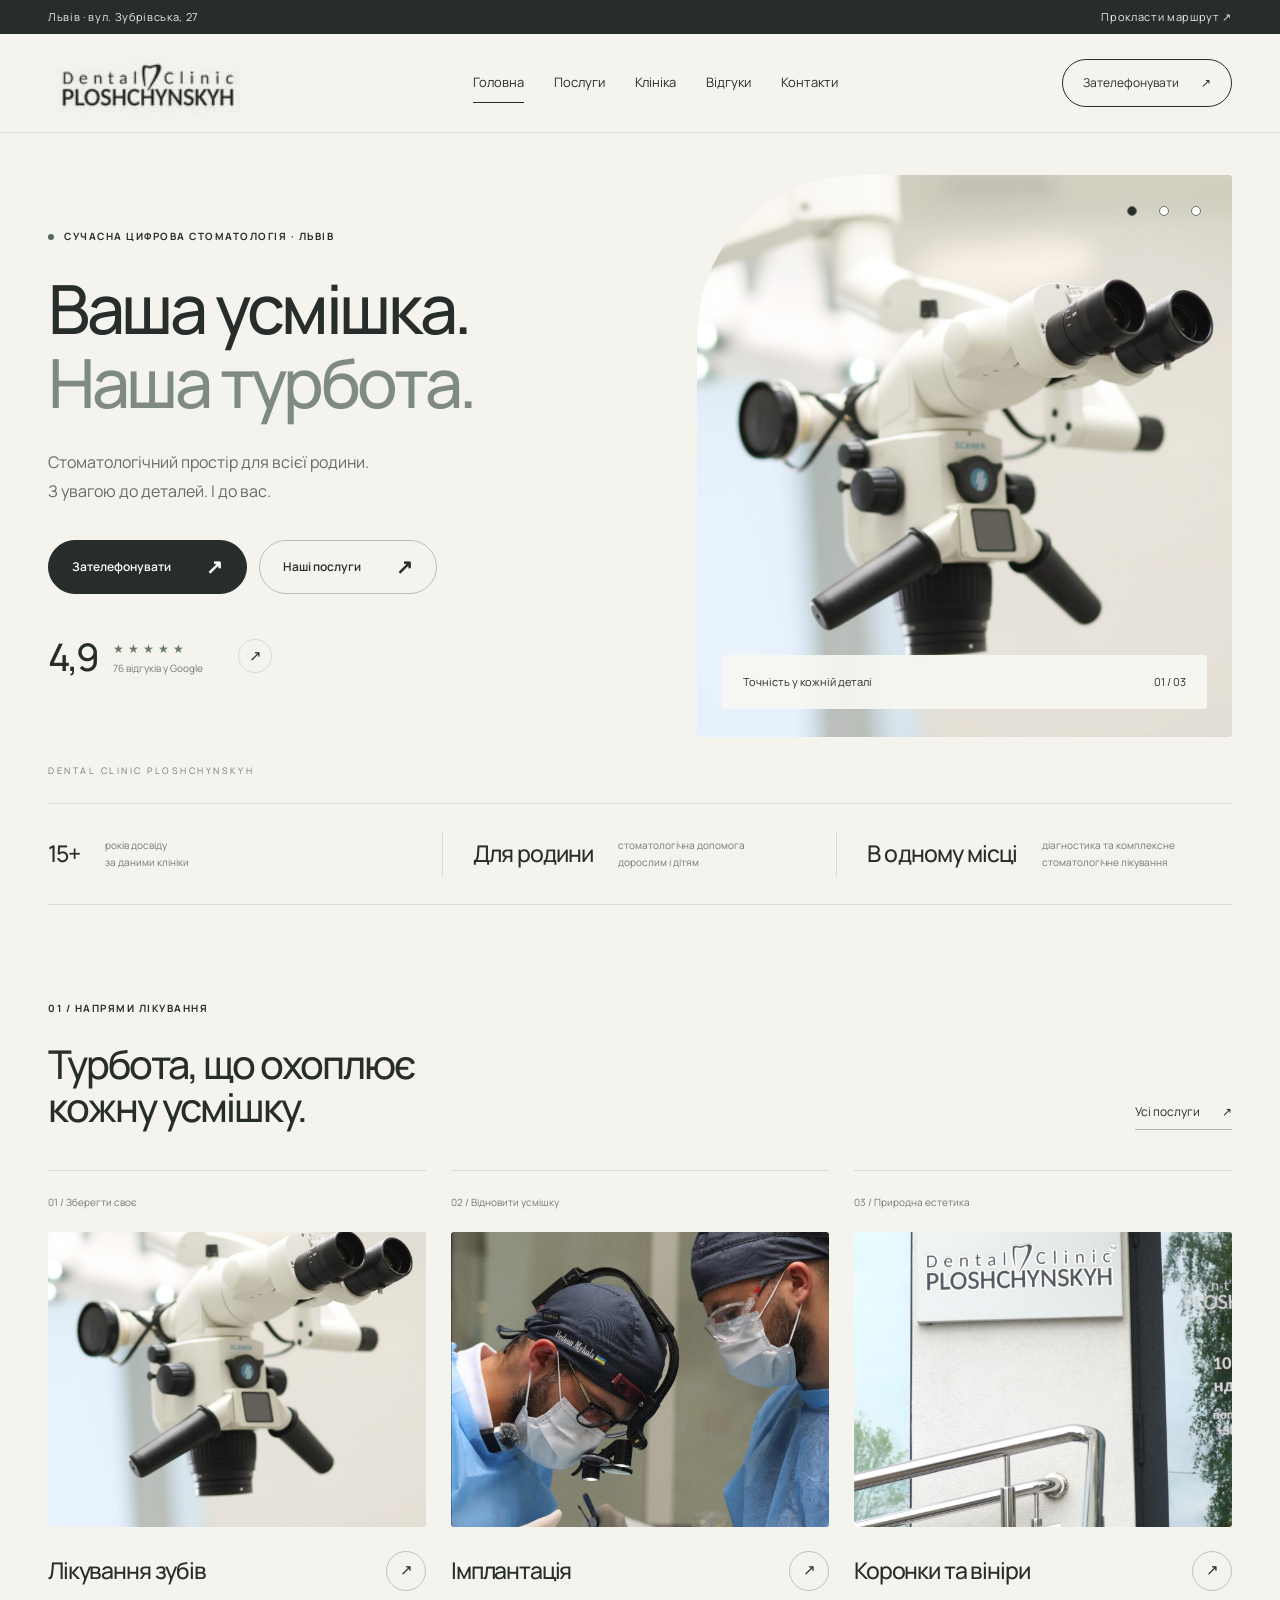
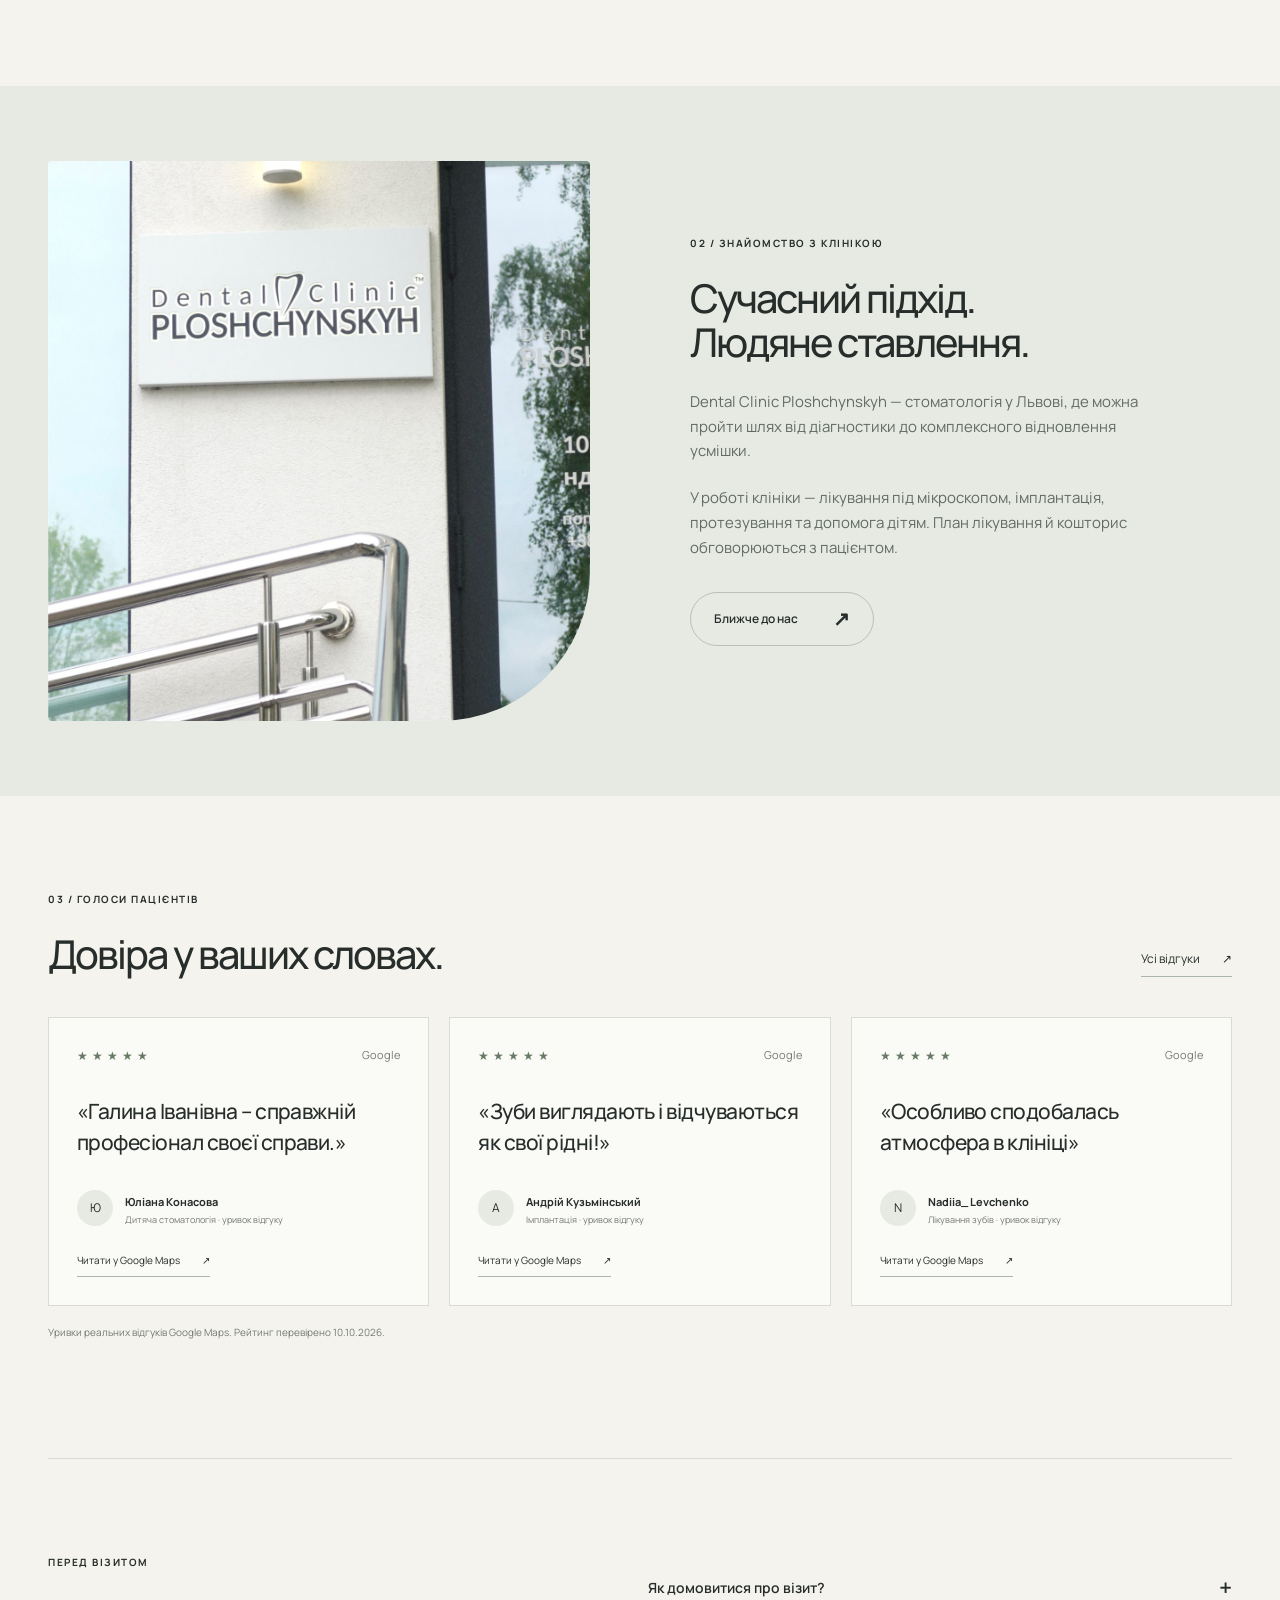
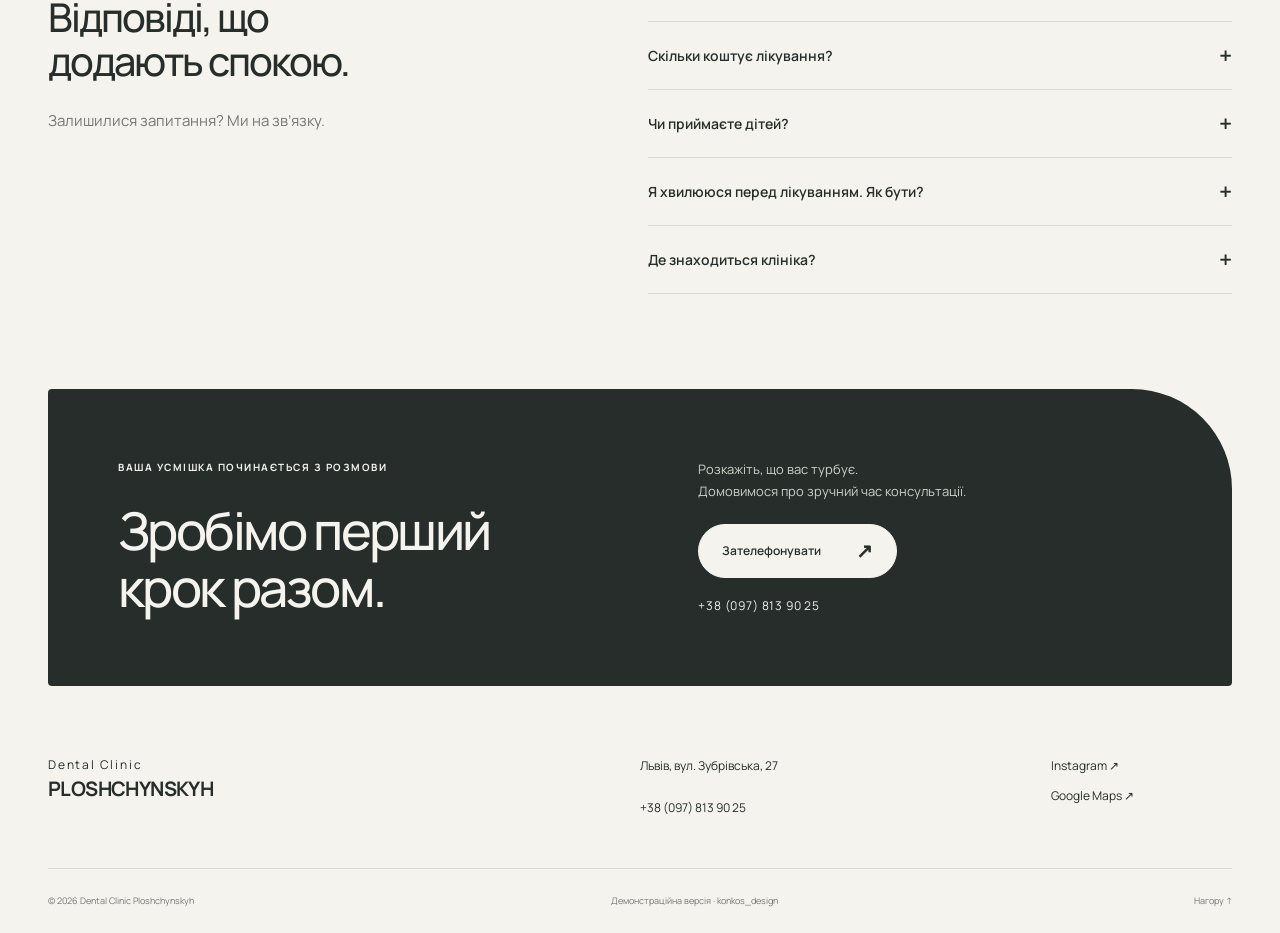
==== index.html @ f19c2b2e "Add files via upload" ====
<!doctype html><html lang="uk"><head><meta charset="utf-8"><meta name="viewport" content="width=device-width, initial-scale=1"><meta name="robots" content="noindex, nofollow"><title>Стоматологія для всієї родини — Dental Clinic Ploshchynskyh</title><meta name="description" content="Стоматологічна клініка Площинських у Львові. Лікування під мікроскопом, імплантація, дитяча стоматологія. Зубрівська, 27. +38 097 813 90 25."><meta property="og:title" content="Dental Clinic Ploshchynskyh — Стоматологія для всієї родини"><meta property="og:description" content="Сучасна цифрова стоматологія для всієї родини у Львові. Зубрівська, 27."><meta property="og:image" content="https://ploshchynskyh-dental.toastytick16.chatgpt.site/img/a59270a5ecf73e44.jpg"><meta property="og:url" content="https://ploshchynskyh-dental.toastytick16.chatgpt.site/index.html"><meta name="twitter:card" content="summary_large_image"><meta name="theme-color" content="#f4f3ee"><link rel="icon" href="img/46915147395a34c7.jpg"><link rel="stylesheet" href="style.css"><script src="app.js" defer></script></head><body><a class="skip" href="#main">Перейти до вмісту</a><div class="topline"><span>Львів · вул. Зубрівська, 27</span><a href="https://maps.app.goo.gl/xpnyEQBTFQje6oFD6" target="_blank" rel="noopener">Прокласти маршрут ↗</a></div><header><div class="nav wrap"><a class="brand" href="index.html" aria-label="Dental Clinic Ploshchynskyh — головна"><img src="img/46915147395a34c7.jpg" width="150" height="150" alt="Dental Clinic Ploshchynskyh"></a><nav id="navigation" aria-label="Основна навігація"><a href="index.html" aria-current="page">Головна</a><a href="services.html" >Послуги</a><a href="clinic.html" >Клініка</a><a href="reviews.html" >Відгуки</a><a href="contacts.html" >Контакти</a></nav><a class="nav-call" href="tel:+380978139025">Зателефонувати <span aria-hidden="true">↗</span></a><button class="menu-toggle" aria-expanded="false" aria-controls="navigation" aria-label="Відкрити меню"><span></span><span></span></button></div></header><main id="main"><section class="hero wrap"><div class="hero-copy"><p class="eyebrow"><span class="dot"></span> СУЧАСНА ЦИФРОВА СТОМАТОЛОГІЯ · ЛЬВІВ</p><h1>Ваша усмішка.<br><span>Наша турбота.</span></h1><p class="hero-lead">Стоматологічний простір для всієї родини.<br>З увагою до деталей. І до вас.</p><div class="hero-actions"><a class="button " href="tel:+380978139025">Зателефонувати<span aria-hidden="true">↗</span></a><a class="button outline" href="services.html">Наші послуги<span aria-hidden="true">↗</span></a></div><a class="hero-rating" href="https://maps.app.goo.gl/xpnyEQBTFQje6oFD6" target="_blank" rel="noopener"><strong>4,9</strong><div><span class="stars">★★★★★</span><small>76 відгуків у Google</small></div><span class="rating-arrow">↗</span></a></div><div class="hero-visual"><img src="img/091197e8f0f9b1b7.jpg" alt="Стоматологічний мікроскоп у Dental Clinic Ploshchynskyh" class="hero-photo" fetchpriority="high" width="1215" height="2160"><div class="photo-label"><span>Точність у кожній деталі</span><span>01 / 03</span></div><div class="hero-photo-switch" aria-label="Фотографії клініки"><button class="active" data-photo="micro" aria-label="Показати мікроскоп" aria-pressed="true"></button><button data-photo="front" aria-label="Показати вхід до клініки" aria-pressed="false"></button><button data-photo="doctor" aria-label="Показати лікарку" aria-pressed="false"></button></div></div><span class="hero-bottom">DENTAL CLINIC PLOSHCHYNSKYH</span></section><section class="facts wrap"><div><strong>15+</strong><span>років досвіду<br>за даними клініки</span></div><div><strong>Для родини</strong><span>стоматологічна допомога<br>дорослим і дітям</span></div><div><strong>В одному місці</strong><span>діагностика та комплексне<br>стоматологічне лікування</span></div></section><section class="section wrap"><div class="section-heading reveal"><div><p class="eyebrow">01 / НАПРЯМИ ЛІКУВАННЯ</p><h2>Турбота, що охоплює<br>кожну усмішку.</h2></div><a class="text-link" href="services.html">Усі послуги <span aria-hidden="true">↗</span></a></div><div class="service-grid"><a href="services.html#service-0" class="service-card reveal"><span class="card-index">01 / Зберегти своє</span><div class="card-photo"><img src="img/091197e8f0f9b1b7.jpg" alt="Лікування зубів" class="" loading="lazy" width="1215" height="2160"></div><div class="card-bottom"><h3>Лікування зубів</h3><span class="circle">↗</span></div></a><a href="services.html#service-1" class="service-card reveal"><span class="card-index">02 / Відновити усмішку</span><div class="card-photo"><img src="img/032ef82ef6a46b68.jpg" alt="Імплантація" class="" loading="lazy" width="1215" height="2160"></div><div class="card-bottom"><h3>Імплантація</h3><span class="circle">↗</span></div></a><a href="services.html#service-2" class="service-card reveal"><span class="card-index">03 / Природна естетика</span><div class="card-photo"><img src="img/a59270a5ecf73e44.jpg" alt="Коронки та вініри" class="" loading="lazy" width="1215" height="2160"></div><div class="card-bottom"><h3>Коронки та вініри</h3><span class="circle">↗</span></div></a></div></section><section class="about-band"><div class="wrap about-grid"><div class="about-photo reveal"><img src="img/a59270a5ecf73e44.jpg" alt="Вхід до клініки Площинських на Зубрівській, 27" class="" loading="lazy" width="1215" height="2160"></div><div class="about-copy reveal"><p class="eyebrow">02 / ЗНАЙОМСТВО З КЛІНІКОЮ</p><h2>Сучасний підхід.<br>Людяне ставлення.</h2><p>Dental Clinic Ploshchynskyh — стоматологія у Львові, де можна пройти шлях від діагностики до комплексного відновлення усмішки.</p><p>У роботі клініки — лікування під мікроскопом, імплантація, протезування та допомога дітям. План лікування й кошторис обговорюються з пацієнтом.</p><a class="button outline" href="clinic.html">Ближче до нас<span aria-hidden="true">↗</span></a></div></div></section><section class="section wrap"><div class="section-heading reveal"><div><p class="eyebrow">03 / ГОЛОСИ ПАЦІЄНТІВ</p><h2>Довіра у ваших словах.</h2></div><a class="text-link" href="reviews.html">Усі відгуки <span aria-hidden="true">↗</span></a></div><div class="reviews-grid"><article class="review reveal"><div class="review-top"><span class="stars" aria-label="5 із 5 зірок">★★★★★</span><span class="muted">Google</span></div><blockquote>«Галина Іванівна – справжній професіонал своєї справи.»</blockquote><div class="review-author"><span class="avatar">Ю</span><div><strong>Юліана Конасова</strong><small>Дитяча стоматологія · уривок відгуку</small></div></div><a class="text-link" href="https://maps.app.goo.gl/xpnyEQBTFQje6oFD6" target="_blank" rel="noopener">Читати у Google Maps <span aria-hidden="true">↗</span></a></article><article class="review reveal"><div class="review-top"><span class="stars" aria-label="5 із 5 зірок">★★★★★</span><span class="muted">Google</span></div><blockquote>«Зуби виглядають і відчуваються як свої рідні!»</blockquote><div class="review-author"><span class="avatar">А</span><div><strong>Андрій Кузьмінський</strong><small>Імплантація · уривок відгуку</small></div></div><a class="text-link" href="https://maps.app.goo.gl/xpnyEQBTFQje6oFD6" target="_blank" rel="noopener">Читати у Google Maps <span aria-hidden="true">↗</span></a></article><article class="review reveal"><div class="review-top"><span class="stars" aria-label="5 із 5 зірок">★★★★★</span><span class="muted">Google</span></div><blockquote>«Особливо сподобалась атмосфера в клініці»</blockquote><div class="review-author"><span class="avatar">N</span><div><strong>Nadiia_ Levchenko</strong><small>Лікування зубів · уривок відгуку</small></div></div><a class="text-link" href="https://maps.app.goo.gl/xpnyEQBTFQje6oFD6" target="_blank" rel="noopener">Читати у Google Maps <span aria-hidden="true">↗</span></a></article></div><p class="source-note">Уривки реальних відгуків Google Maps. Рейтинг перевірено 10.10.2026.</p></section><section class="wrap section faq"><div><p class="eyebrow">ПЕРЕД ВІЗИТОМ</p><h2>Відповіді, що<br>додають спокою.</h2><p class="muted">Залишилися запитання? Ми на зв’язку.</p></div><div><details><summary>Як домовитися про візит?<span aria-hidden="true">+</span></summary><p>Зателефонуйте за номером +38 (097) 813 90 25. Адміністратор допоможе обрати час та зорієнтує щодо консультації.</p></details><details><summary>Скільки коштує лікування?<span aria-hidden="true">+</span></summary><p>Точну вартість лікар розраховує після огляду та складання плану лікування. Уточнити вартість первинної консультації можна телефоном.</p></details><details><summary>Чи приймаєте дітей?<span aria-hidden="true">+</span></summary><p>Так, у клініці є дитяча стоматологія. Під час дзвінка повідомте вік дитини та мету візиту.</p></details><details><summary>Я хвилююся перед лікуванням. Як бути?<span aria-hidden="true">+</span></summary><p>Скажіть про це під час дзвінка та на консультації. У клініці також є лікування під седацією; можливість його застосування визначає медична команда.</p></details><details><summary>Де знаходиться клініка?<span aria-hidden="true">+</span></summary><p>Львів, Сихівський район, вулиця Зубрівська, 27. У розділі контактів є посилання на маршрут у Google Maps.</p></details></div></section><section class="cta wrap reveal"><div><p class="eyebrow">ВАША УСМІШКА ПОЧИНАЄТЬСЯ З РОЗМОВИ</p><h2>Зробімо перший<br>крок разом.</h2></div><div><p>Розкажіть, що вас турбує.<br>Домовимося про зручний час консультації.</p><a class="button light" href="tel:+380978139025">Зателефонувати<span aria-hidden="true">↗</span></a><a class="phone-number" href="tel:+380978139025">+38 (097) 813 90 25</a></div></section></main><footer class="wrap"><div class="footer-main"><a href="index.html" class="footer-brand">Dental Clinic<br><strong>PLOSHCHYNSKYH</strong></a><div><p>Львів, вул. Зубрівська, 27</p><a href="tel:+380978139025">+38 (097) 813 90 25</a></div><div><a href="https://www.instagram.com/dental_clinic_ploshchynskyh/" target="_blank" rel="noopener">Instagram ↗</a><a href="https://maps.app.goo.gl/xpnyEQBTFQje6oFD6" target="_blank" rel="noopener">Google Maps ↗</a></div></div><div class="footer-bottom"><span>© 2026 Dental Clinic Ploshchynskyh</span><span>Демонстраційна версія · konkos_design</span><a href="#main">Нагору ↑</a></div></footer><a class="mobile-call" href="tel:+380978139025">Зателефонувати клініці <span aria-hidden="true">↗</span></a><dialog id="photo-dialog"><button class="close-dialog" aria-label="Закрити фото">×</button><img alt=""><p></p></dialog></body></html>
---- style.css ----
@import url('https://fonts.googleapis.com/css2?family=Manrope:wght@400;500;600;700;800&display=swap');
:root{--paper:#f4f3ee;--ink:#262d2b;--muted:#747975;--line:#d9dcd4;--sage:#e7eae2;--accent:#53685c}*{box-sizing:border-box}html{scroll-behavior:smooth;scroll-padding-top:110px}body{margin:0;background:var(--paper);color:var(--ink);font-family:Manrope,Arial,sans-serif;font-size:15px;line-height:1.65}button,a,input,summary{-webkit-tap-highlight-color:transparent}a{color:inherit;text-decoration:none}button{font:inherit;color:inherit;cursor:pointer}img{display:block;width:100%;object-fit:cover}button,a,summary{transition:background .25s,color .25s,transform .25s,border-color .25s}a:focus-visible,button:focus-visible,summary:focus-visible{outline:3px solid #759989;outline-offset:5px}.wrap{width:min(1320px,calc(100% - 96px));margin-inline:auto}.topline{padding:8px 48px;background:var(--ink);color:#e8ece7;font-size:11px;letter-spacing:.06em;display:flex;justify-content:space-between}.topline a:hover{color:white}header{position:sticky;top:0;z-index:30;background:rgba(244,243,238,.96);backdrop-filter:blur(15px);border-bottom:1px solid var(--line)}.nav{height:98px;display:flex;align-items:center;justify-content:space-between;gap:30px}.brand{width:200px;height:75px;overflow:hidden;position:relative}.brand img{width:200px;height:200px;position:absolute;top:-61px;mix-blend-mode:multiply}.nav nav{display:flex;gap:30px}.nav nav a{font-size:13px;position:relative;padding:12px 0}.nav nav a:after{content:'';position:absolute;bottom:3px;left:0;width:0;height:1px;background:var(--ink);transition:width .2s}.nav nav a:hover:after,.nav nav a[aria-current]:after{width:100%}.nav-call{border:1px solid var(--ink);border-radius:50px;padding:13px 20px;font-size:12px}.nav-call span{margin-left:20px}.nav-call:hover{background:var(--ink);color:white}.menu-toggle{display:none}.eyebrow{font-size:10px;letter-spacing:.15em;font-weight:700;margin:0 0 26px;display:flex;align-items:center;gap:10px}.dot{width:6px;height:6px;background:var(--accent);border-radius:50%}h1,h2,h3,p{margin-top:0}h1,h2,h3{font-weight:500;line-height:1.1;letter-spacing:-.05em}h1{font-size:clamp(48px,5.3vw,78px);margin-bottom:28px}h1 span{color:#7f8b80}h2{font-size:clamp(32px,3.1vw,46px);margin-bottom:25px}h3{font-size:25px}p{margin-bottom:22px}.hero{display:grid;grid-template-columns:1.12fr 1fr;position:relative;min-height:670px;padding-top:42px;padding-bottom:66px;gap:50px}.hero-copy{align-self:center;padding:18px 0 25px}.hero-lead{font-size:16px;color:#646d67;line-height:1.8}.hero-actions{display:flex;gap:12px;flex-wrap:wrap;margin:34px 0 42px}.button{display:inline-flex;justify-content:space-between;align-items:center;gap:35px;background:var(--ink);border:1px solid var(--ink);color:white;padding:16px 23px;border-radius:40px;font-size:12px;font-weight:600}.button span{font-size:20px;line-height:1;transition:transform .25s}.button:hover{background:var(--accent);border-color:var(--accent);transform:translateY(-2px)}.button:hover span{transform:translate(2px,-2px)}.button.outline{background:transparent;color:var(--ink);border-color:#b9c0b8}.button.outline:hover{background:var(--sage)}.button.light{background:var(--paper);border-color:var(--paper);color:var(--ink)}.hero-visual{position:relative;min-height:510px;overflow:hidden;border-radius:160px 4px 4px 4px;background:#e3e4dc}.hero-photo{height:100%;position:absolute;object-position:center 48%;transition:opacity .3s}.photo-label{position:absolute;left:25px;right:25px;bottom:28px;background:rgba(248,248,242,.91);backdrop-filter:blur(8px);padding:18px 21px;font-size:11px;display:flex;justify-content:space-between;border-radius:3px}.hero-photo-switch{position:absolute;top:24px;right:24px;display:flex;gap:8px}.hero-photo-switch button{width:24px;height:24px;padding:7px;border:0;background:transparent}.hero-photo-switch button:after{content:'';display:block;width:8px;height:8px;border-radius:50%;background:white;border:1px solid #6a716a}.hero-photo-switch button.active:after{background:var(--ink)}.hero-bottom{position:absolute;bottom:24px;left:0;letter-spacing:.28em;font-size:9px;color:var(--muted)}.hero-rating{display:flex;align-items:center;gap:15px;width:max-content}.hero-rating>strong{font-size:38px;letter-spacing:-.06em;font-weight:500;line-height:1}.stars{letter-spacing:4px;font-size:12px;color:#687a65}.hero-rating small{display:block;font-size:10px;color:var(--muted)}.rating-arrow{margin-left:20px;border:1px solid var(--line);width:34px;height:34px;display:grid;place-items:center;border-radius:50%}.hero-rating:hover .rating-arrow{background:var(--sage)}.facts{display:grid;grid-template-columns:1fr 1fr 1fr;border-top:1px solid var(--line);border-bottom:1px solid var(--line);padding:27px 0}.facts>div{display:flex;gap:25px;align-items:center;padding:4px 30px;border-right:1px solid var(--line)}.facts>div:first-child{padding-left:0}.facts>div:last-child{border:0}.facts strong{font-weight:500;font-size:23px;letter-spacing:-.04em;white-space:nowrap}.facts span{font-size:10px;color:var(--muted);line-height:1.7}.section{padding-block:95px}.section-heading{display:flex;align-items:flex-end;justify-content:space-between;gap:30px;margin-bottom:40px}.section-heading h2{margin:0}.text-link{font-size:12px;border-bottom:1px solid #adb6ac;padding-bottom:7px;white-space:nowrap}.text-link span{margin-left:20px}.text-link:hover{color:var(--accent);border-color:var(--accent)}.service-grid{display:grid;grid-template-columns:repeat(3,1fr);gap:25px}.service-card{border-top:1px solid var(--line);padding-top:18px}.card-index{font-size:10px;color:var(--muted)}.card-photo{height:295px;overflow:hidden;margin-top:18px;border-radius:3px}.card-photo img{height:100%;transition:transform .6s;object-position:center 55%}.service-card:hover img{transform:scale(1.05)}.card-bottom{display:flex;align-items:center;justify-content:space-between;gap:12px;padding-top:24px}.card-bottom h3{font-size:23px;margin:0}.circle{border:1px solid #bdc5bc;border-radius:50%;width:40px;height:40px;flex-shrink:0;display:grid;place-items:center}.service-card:hover .circle{background:var(--ink);color:white}.about-band{background:var(--sage);padding-block:75px}.about-grid{display:grid;grid-template-columns:1fr 1fr;gap:100px;align-items:center}.about-photo{height:560px;overflow:hidden;border-radius:4px 4px 150px 4px}.about-photo img{height:100%}.about-copy p:not(.eyebrow):not(.role){color:#626c64;max-width:470px}.about-copy .button{margin-top:10px}.reviews-grid{display:grid;grid-template-columns:repeat(3,1fr);gap:20px}.review{background:#fafaf6;border:1px solid var(--line);padding:28px;display:flex;flex-direction:column}.review-top{display:flex;justify-content:space-between;font-size:11px}.review blockquote{font-size:21px;font-weight:500;letter-spacing:-.025em;line-height:1.5;margin:30px 0;flex:1}.review-author{display:flex;gap:12px;align-items:center;margin-bottom:24px}.review-author strong{font-size:11px}.review-author small{font-size:9px;display:block;color:var(--muted)}.avatar{display:grid;place-items:center;background:var(--sage);width:36px;height:36px;border-radius:50%;font-size:12px}.review .text-link{font-size:10px;align-self:flex-start}.source-note{font-size:10px;color:var(--muted);margin-top:18px;line-height:1.7}.muted{color:var(--muted)}.faq{display:grid;grid-template-columns:1fr 1.1fr;gap:70px;border-top:1px solid var(--line)}.faq details{border-bottom:1px solid var(--line)}summary{list-style:none;cursor:pointer}summary::-webkit-details-marker{display:none}.faq summary{padding:22px 0;display:flex;justify-content:space-between;gap:20px;font-size:14px;font-weight:600}.faq summary span{font-size:23px;line-height:1}.faq details[open] summary span{transform:rotate(45deg)}.faq details p{font-size:13px;max-width:520px;color:#646d67;padding-right:30px}.cta{background:var(--ink);color:var(--paper);border-radius:4px 100px 4px 4px;padding:70px;display:grid;grid-template-columns:1.1fr 1fr;gap:70px;align-items:center;margin-bottom:70px}.cta h2{font-size:52px;margin:0}.cta p:not(.eyebrow){font-size:13px;color:#cbd2c9}.phone-number{display:block;font-size:12px;margin-top:18px;letter-spacing:.07em}.footer-main{display:grid;grid-template-columns:1.5fr 1fr .5fr;gap:50px;padding:0 0 50px;font-size:12px}.footer-brand{font-size:12px;letter-spacing:.15em;line-height:1.5}.footer-brand strong{font-size:20px;letter-spacing:-.03em}.footer-main>div:last-child a{display:block;margin-bottom:10px}.footer-bottom{border-top:1px solid var(--line);padding:25px 0;display:flex;justify-content:space-between;gap:20px;font-size:9px;color:var(--muted)}.page-intro{padding-block:70px 50px}.page-intro h1{font-size:clamp(45px,5.2vw,74px)}.page-intro>p:last-child{max-width:620px;color:var(--muted)}.filters{display:flex;gap:10px;flex-wrap:wrap;margin:15px 0 35px}.filters button{border:1px solid #c6cec2;padding:11px 20px;border-radius:30px;background:transparent;font-size:12px}.filters button.active,.filters button:hover{background:var(--ink);color:white;border-color:var(--ink)}.service-row{border-top:1px solid var(--line)}.service-row:last-child{border-bottom:1px solid var(--line)}.service-row summary{display:flex;gap:40px;align-items:center;padding:27px 0}.service-no{font-size:13px;color:var(--muted)}.service-row summary small{font-size:10px;color:var(--muted)}.service-row h2{font-size:30px;margin:8px 0 0}.expand{margin-left:auto;border:1px solid #bdc5bc;border-radius:50%;width:44px;height:44px;display:grid;place-items:center;font-size:24px;flex-shrink:0}.service-row[open] .expand{transform:rotate(45deg);background:var(--sage)}.service-detail{padding:0 0 30px 60px;max-width:720px}.service-detail p{color:var(--muted)}[hidden]{display:none!important}.process{display:grid;grid-template-columns:1fr 1fr;gap:50px}.process ol{list-style:none;padding:0;margin:0}.process li{display:flex;gap:25px;padding:25px 0;border-top:1px solid var(--line)}.process li>span{font-size:12px;color:var(--muted)}.process h3{font-size:23px;margin-bottom:10px}.process p{font-size:13px;color:var(--muted);margin:0}.clinic-gallery{display:grid;grid-template-columns:1.2fr 1fr;gap:25px}.gallery-photo{border:0;padding:0;position:relative;overflow:hidden;height:520px;border-radius:3px}.gallery-photo img{height:100%;transition:transform .5s}.gallery-photo:hover img{transform:scale(1.03)}.gallery-photo>span{position:absolute;bottom:25px;left:25px;background:var(--paper);padding:10px 20px;border-radius:30px;font-size:12px}.story{display:grid;grid-template-columns:1fr 1fr;gap:70px}.story p{color:#646d67}.story .large-copy{font-size:23px;color:var(--ink);line-height:1.5}.role{border-bottom:1px solid #c9d1c4;padding-bottom:22px;font-size:12px}.instagram-call{display:flex;align-items:center;justify-content:space-between;gap:40px}.instagram-call p:not(.eyebrow){max-width:500px;color:var(--muted)}.rating-summary{display:flex;align-items:center;gap:40px;padding-block:35px;border-block:1px solid var(--line)}.rating-summary>strong{font-size:96px;font-weight:500;letter-spacing:-.07em;line-height:1}.rating-summary strong span{font-size:24px;color:var(--muted);letter-spacing:-.05em;margin-left:10px}.rating-summary p{font-size:14px;margin:7px 0}.rating-summary small{color:var(--muted);font-size:10px}.rating-summary .button{margin-left:auto}.contact-grid{display:grid;grid-template-columns:1fr 1fr;gap:90px;padding-bottom:90px}.contact-block{border-top:1px solid var(--line);padding:25px 0}.contact-block>small{font-size:10px;letter-spacing:.13em;display:block;margin-bottom:14px}.big-phone{font-size:32px;letter-spacing:-.05em;display:block}.copy-button{background:none;border:0;border-bottom:1px solid var(--line);padding:5px 0;font-size:11px;color:var(--muted);margin-top:10px}.copy-button:hover{color:var(--ink)}.contact-block h2{font-size:32px;margin:0 0 8px}.contact-block p{color:var(--muted);font-size:13px}.contact-visual{height:740px;position:relative;border-radius:100px 4px 4px 4px;overflow:hidden}.contact-visual>img{height:100%}.map-tile{position:absolute;bottom:25px;left:25px;right:25px;background:var(--paper);padding:20px;display:flex;gap:16px;align-items:center;border-radius:3px}.map-tile:hover{background:var(--sage)}.map-pin{font-size:28px;width:50px;height:50px;border:1px solid var(--line);border-radius:50%;display:grid;place-items:center}.map-tile strong{font-size:15px}.map-tile small{display:block;font-size:11px;color:var(--muted)}.hours{margin:0;font-size:13px}.hours>div{display:flex;justify-content:space-between;gap:12px;padding:5px 0}.hours dd{margin:0;white-space:nowrap}.mobile-call{display:none}.skip{position:fixed;left:20px;top:-100px;background:var(--ink);color:white;padding:12px;z-index:100}.skip:focus{top:15px}.sr-only{position:absolute;width:1px;height:1px;overflow:hidden;clip-path:inset(50%)}dialog{border:0;padding:15px;background:var(--paper);width:min(620px,90vw);max-height:90vh;border-radius:8px}dialog::backdrop{background:#16231bcc;backdrop-filter:blur(6px)}dialog img{height:72vh;object-fit:contain}dialog p{font-size:12px;margin:12px 0 0}.close-dialog{position:absolute;top:20px;right:20px;z-index:1;border:0;border-radius:50%;width:40px;height:40px;background:var(--paper);font-size:28px}.reveal{transition:opacity .7s,transform .7s}.js-motion .reveal:not(.visible){opacity:0;transform:translateY(22px)}
@media(min-width:1600px){.hero{min-height:730px}.hero-visual{min-height:590px}}@media(max-width:1100px){.wrap{width:calc(100% - 60px)}.nav{gap:18px}.brand{width:165px}.brand img{width:165px;height:165px;top:-45px}.nav nav{gap:20px}.nav-call{padding:11px 15px}.hero{gap:30px;min-height:620px}.hero-visual{min-height:480px}h1{font-size:58px}.facts>div{gap:15px;padding-inline:20px}.facts strong{font-size:20px}.about-grid{gap:50px}.cta{padding:50px;gap:30px}.contact-grid{gap:50px}.review{padding:22px}.review blockquote{font-size:19px}.rating-summary{gap:22px}.card-bottom h3{font-size:21px}}
@media(max-width:800px){.wrap{width:calc(100% - 40px)}.topline{padding:8px 20px;font-size:9px}.nav{height:80px}.brand{height:60px}.brand img{top:-53px}.nav nav{display:none;position:absolute;top:80px;left:0;right:0;background:var(--paper);padding:20px;border-bottom:1px solid var(--line);box-shadow:0 12px 15px #0000000a}.nav nav.open{display:flex;flex-direction:column;gap:0}.nav nav a{font-size:17px;padding:12px}.nav-call{margin-left:auto}.menu-toggle{display:flex;width:35px;height:40px;border:0;background:none;flex-direction:column;gap:6px;justify-content:center;align-items:center}.menu-toggle span{width:22px;height:1px;background:var(--ink);transition:transform .2s}.menu-toggle[aria-expanded=true] span:first-child{transform:translateY(3.5px) rotate(45deg)}.menu-toggle[aria-expanded=true] span:last-child{transform:translateY(-3.5px) rotate(-45deg)}.hero{gap:25px;min-height:540px;padding-top:30px;padding-bottom:55px}.hero h1{font-size:43px}.hero .eyebrow{font-size:8px;letter-spacing:.09em}.hero-lead{font-size:13px}.hero-actions{gap:8px;margin:24px 0}.hero-actions .button{padding:13px 15px;gap:15px;font-size:10px}.hero-visual{min-height:420px;border-top-left-radius:110px}.photo-label{left:15px;right:15px;bottom:18px;padding:14px;font-size:9px}.facts{gap:15px}.facts>div{display:block;padding:5px 15px}.facts strong{font-size:20px;display:block;margin-bottom:8px}.facts span{font-size:10px}.section{padding-block:65px}.service-grid{gap:15px}.card-photo{height:235px}.card-index{font-size:8px}.card-bottom h3{font-size:19px}.circle{width:30px;height:30px}.about-grid{gap:35px}.about-photo{height:440px;border-bottom-right-radius:90px}.about-copy p:not(.eyebrow){font-size:13px}.reviews-grid{grid-template-columns:1fr}.review{padding:25px}.review blockquote{font-size:23px;margin-block:20px}.faq{gap:35px}.faq h2{font-size:30px}.cta{padding:40px;gap:25px;border-top-right-radius:70px}.cta h2{font-size:40px}.cta .eyebrow{font-size:8px}.footer-main{gap:25px}.contact-grid{gap:30px}.big-phone{font-size:24px}.contact-block h2{font-size:26px}.contact-visual{height:730px}.clinic-gallery .gallery-photo{height:420px}.story{gap:35px}.rating-summary{flex-wrap:wrap}.rating-summary .button{margin-left:0}.rating-summary>strong{font-size:80px}}
@media(max-width:560px){.nav-call{font-size:10px;padding:10px 13px}.nav-call span{margin-left:6px}.brand{width:140px}.brand img{width:140px;height:140px;top:-40px}.nav{gap:10px;height:72px}.nav nav{top:72px}.hero{grid-template-columns:1fr;gap:24px;padding-top:35px;padding-bottom:55px}.hero-copy{padding:0}.hero .eyebrow{font-size:8px;margin-bottom:24px}.hero h1{font-size:clamp(39px,10.5vw,56px);margin-bottom:22px}.hero-lead{font-size:14px}.hero-actions{margin-top:24px;margin-bottom:30px}.hero-actions .button{font-size:12px;padding:15px 19px;gap:18px}.hero-visual{height:400px;min-height:0;border-top-left-radius:115px}.hero-photo{object-position:center 50%}.hero-rating>strong{font-size:33px}.hero-bottom{bottom:22px;font-size:8px;letter-spacing:.17em}.facts{grid-template-columns:1fr;gap:0;padding:10px 0}.facts>div,.facts>div:first-child{display:flex;justify-content:space-between;padding:17px 0;border-right:0;border-bottom:1px solid var(--line)}.facts strong{margin:0;font-size:23px}.facts span{width:47%;font-size:11px}.section{padding-block:55px}.section-heading{display:block;margin-bottom:28px}.section-heading .text-link{display:inline-block;margin-top:20px}.eyebrow{margin-bottom:18px;font-size:9px}h2{font-size:34px}.service-grid{grid-template-columns:1fr;gap:30px}.card-photo{height:310px}.card-index{font-size:10px}.card-bottom{padding-top:15px}.card-bottom h3{font-size:26px}.circle{width:40px;height:40px}.about-band{padding-block:45px}.about-grid{grid-template-columns:1fr;gap:35px}.about-photo{height:430px}.about-copy p:not(.eyebrow){font-size:14px}.faq{grid-template-columns:1fr;gap:15px}.faq h2{font-size:34px}.faq summary{font-size:13px;padding:20px 0}.cta{grid-template-columns:1fr;padding:38px 25px;margin-bottom:50px;gap:25px;border-top-right-radius:65px}.cta h2{font-size:43px}.cta .eyebrow{max-width:220px;line-height:1.8}.footer-main{grid-template-columns:1fr 1fr;gap:25px;padding-bottom:30px}.footer-brand{grid-column:1/-1}.footer-main>div{font-size:10px}.footer-bottom{font-size:8px;flex-wrap:wrap;padding-bottom:90px}.mobile-call{display:flex;position:fixed;bottom:14px;left:20px;right:20px;padding:14px 24px;background:var(--ink);color:white;z-index:25;border-radius:30px;font-size:12px;justify-content:space-between;box-shadow:0 4px 18px #0002}.page-intro{padding-top:45px;padding-bottom:35px}.page-intro h1{font-size:43px}.page-intro p:last-child{font-size:14px}.filters{gap:8px}.filters button{font-size:11px;padding:9px 13px}.service-row summary{gap:18px;padding:24px 0}.service-row h2{font-size:24px;letter-spacing:-.04em;overflow-wrap:anywhere}.service-row summary small{font-size:9px}.expand{width:33px;height:33px;font-size:20px}.service-detail{padding-left:32px;font-size:13px}.process{grid-template-columns:1fr;gap:10px}.clinic-gallery{grid-template-columns:1fr 1fr;gap:12px}.clinic-gallery .gallery-photo{height:300px}.gallery-photo>span{font-size:9px;bottom:12px;left:10px;right:10px;padding:9px;border-radius:3px}.story{grid-template-columns:1fr;gap:10px}.story .large-copy{font-size:21px}.instagram-call{display:block}.instagram-call .button{margin-top:12px}.rating-summary{gap:22px}.rating-summary>strong{font-size:74px}.rating-summary p{font-size:12px}.rating-summary small{font-size:9px}.rating-summary .button{width:100%}.contact-grid{grid-template-columns:1fr;gap:25px;padding-bottom:55px}.big-phone{font-size:30px}.contact-block h2{font-size:30px}.contact-visual{height:500px}.hours{font-size:13px}.topline a{font-size:8px}}
@media(prefers-reduced-motion:reduce){*,*:before,*:after{scroll-behavior:auto!important;transition:none!important;animation:none!important}.js-motion .reveal:not(.visible){opacity:1;transform:none}}
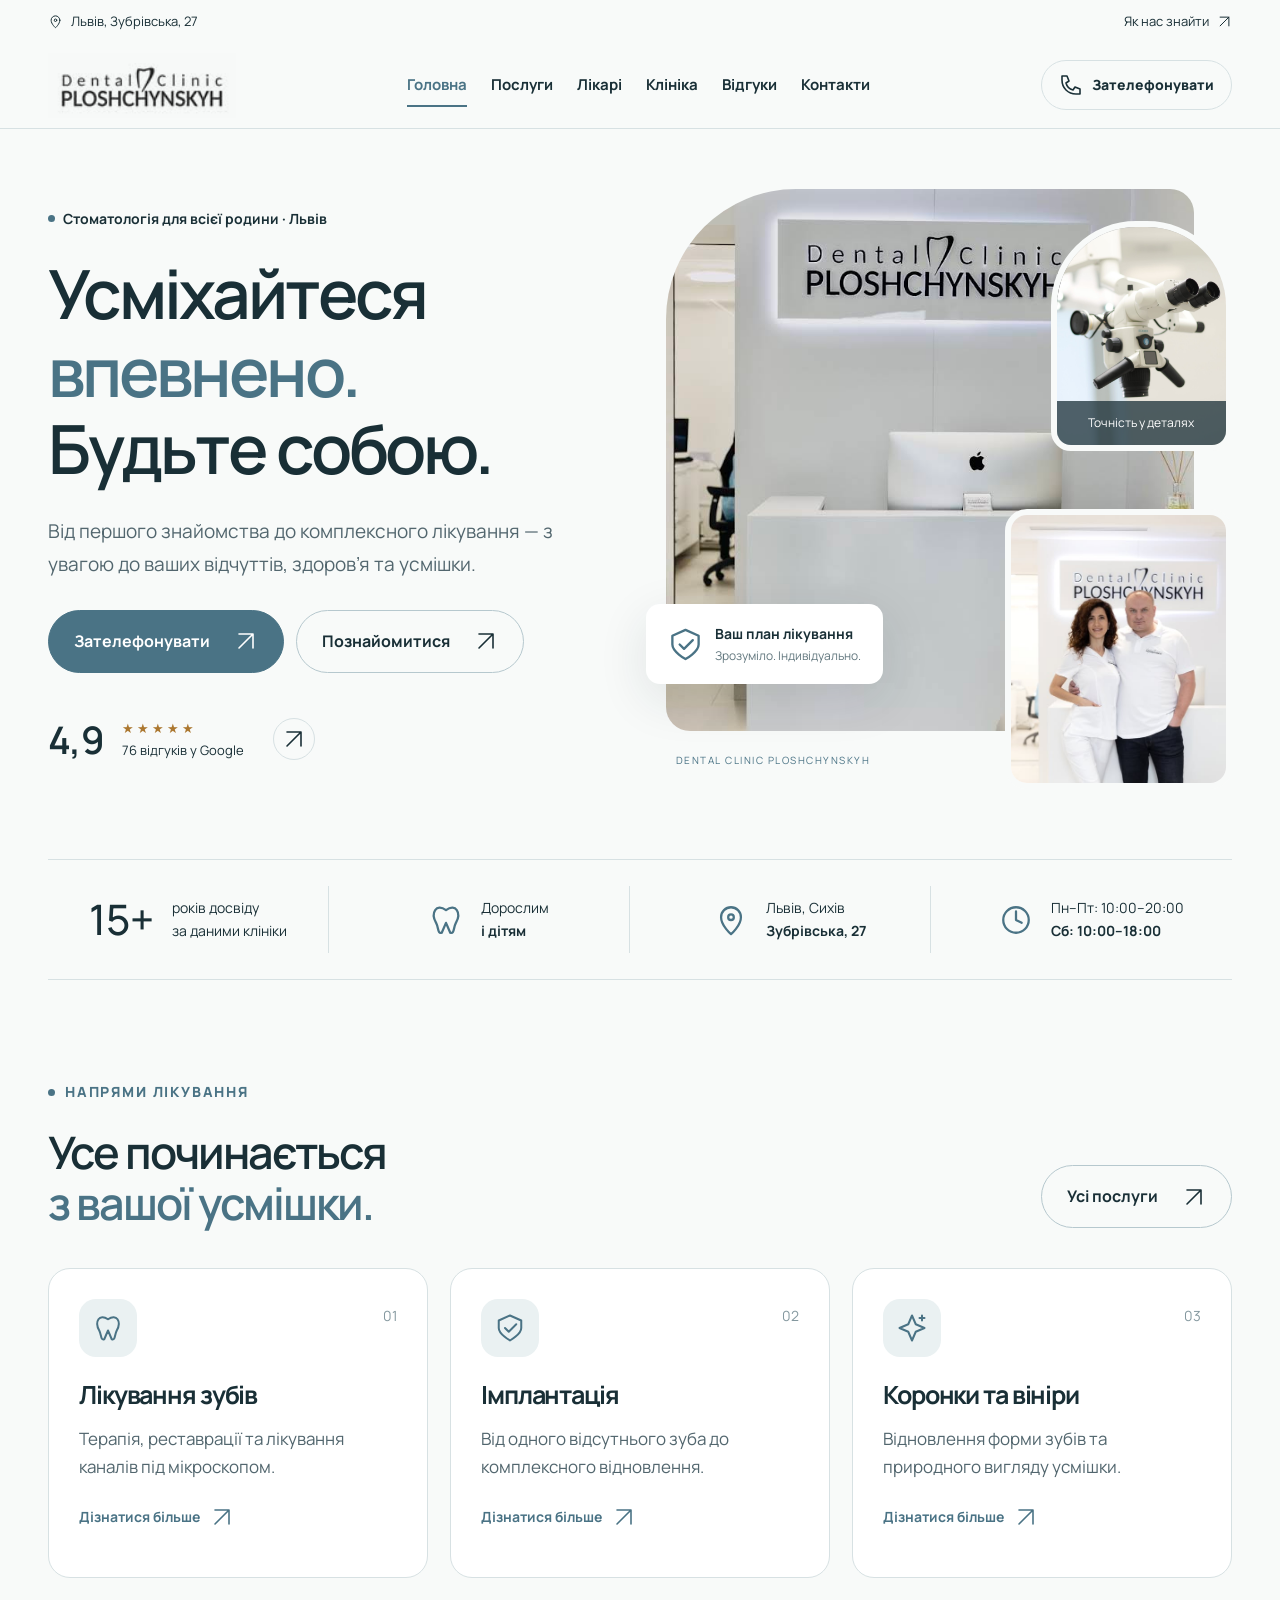
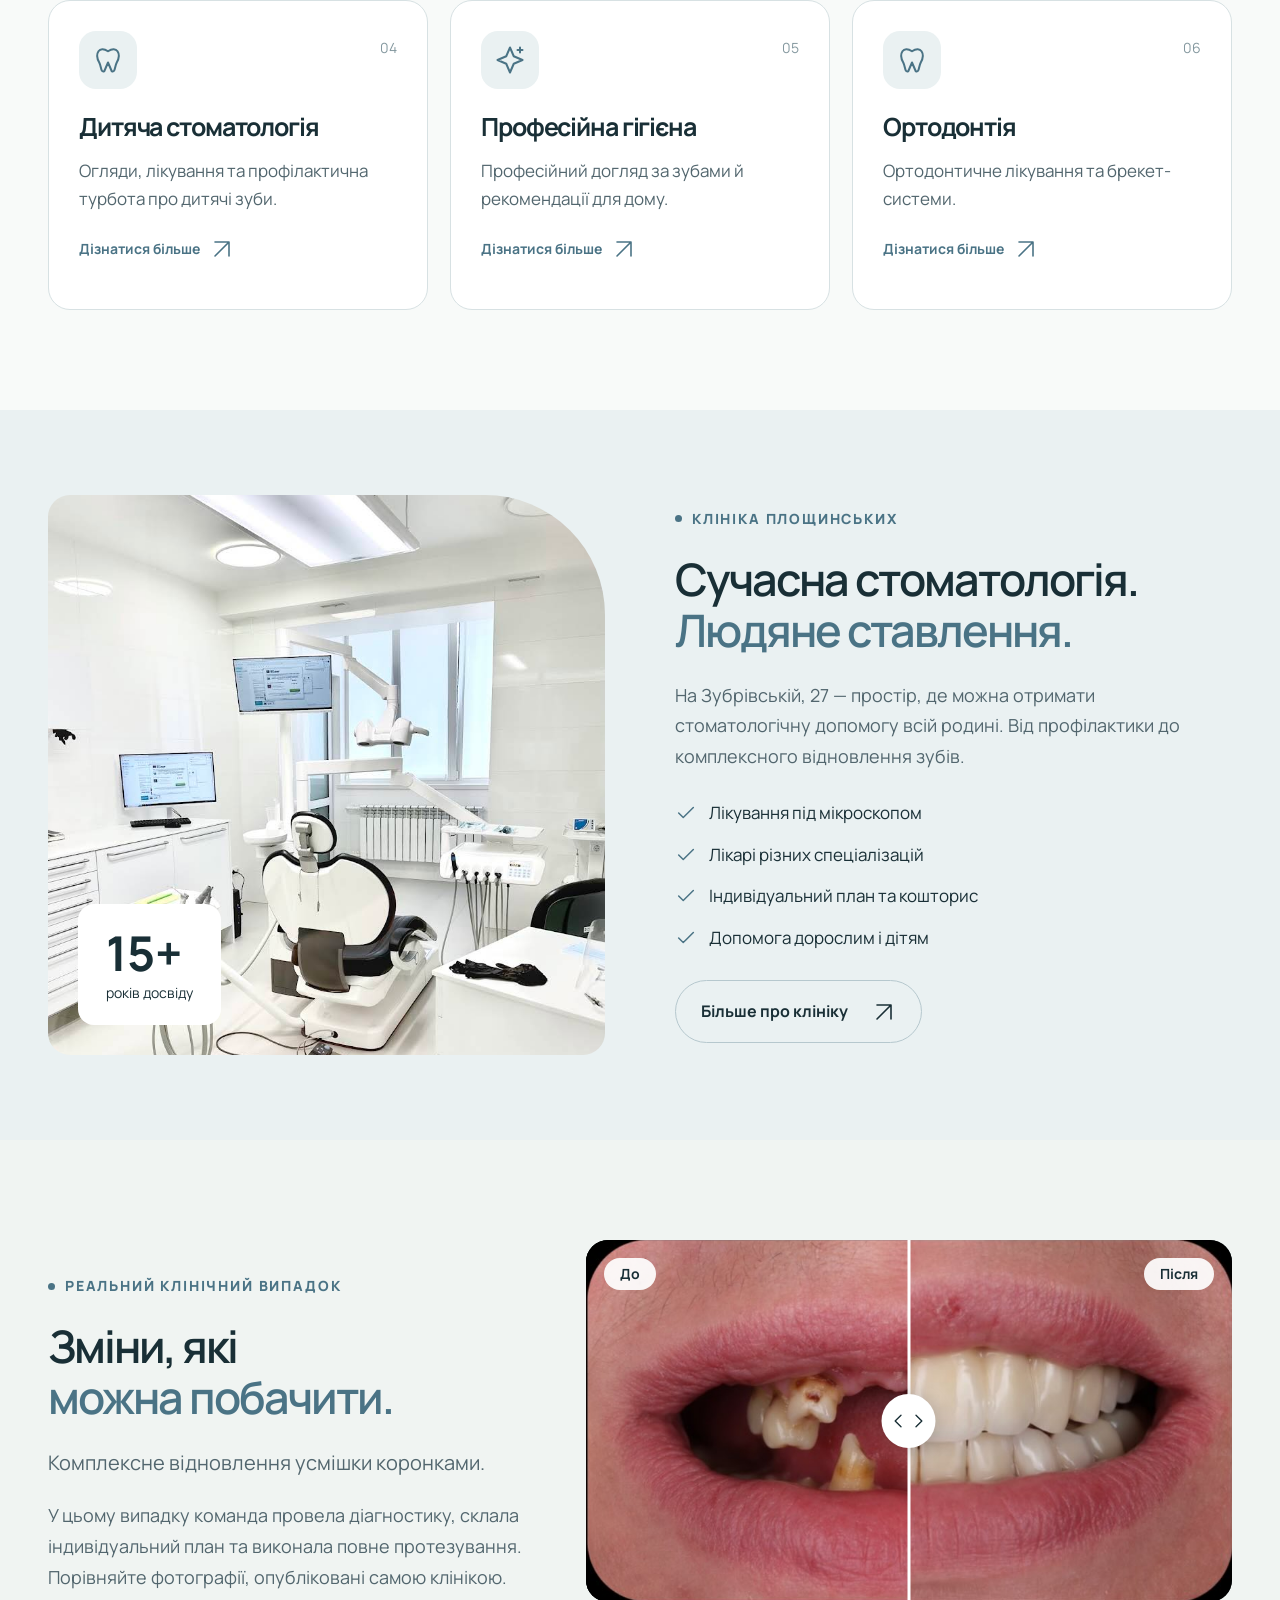
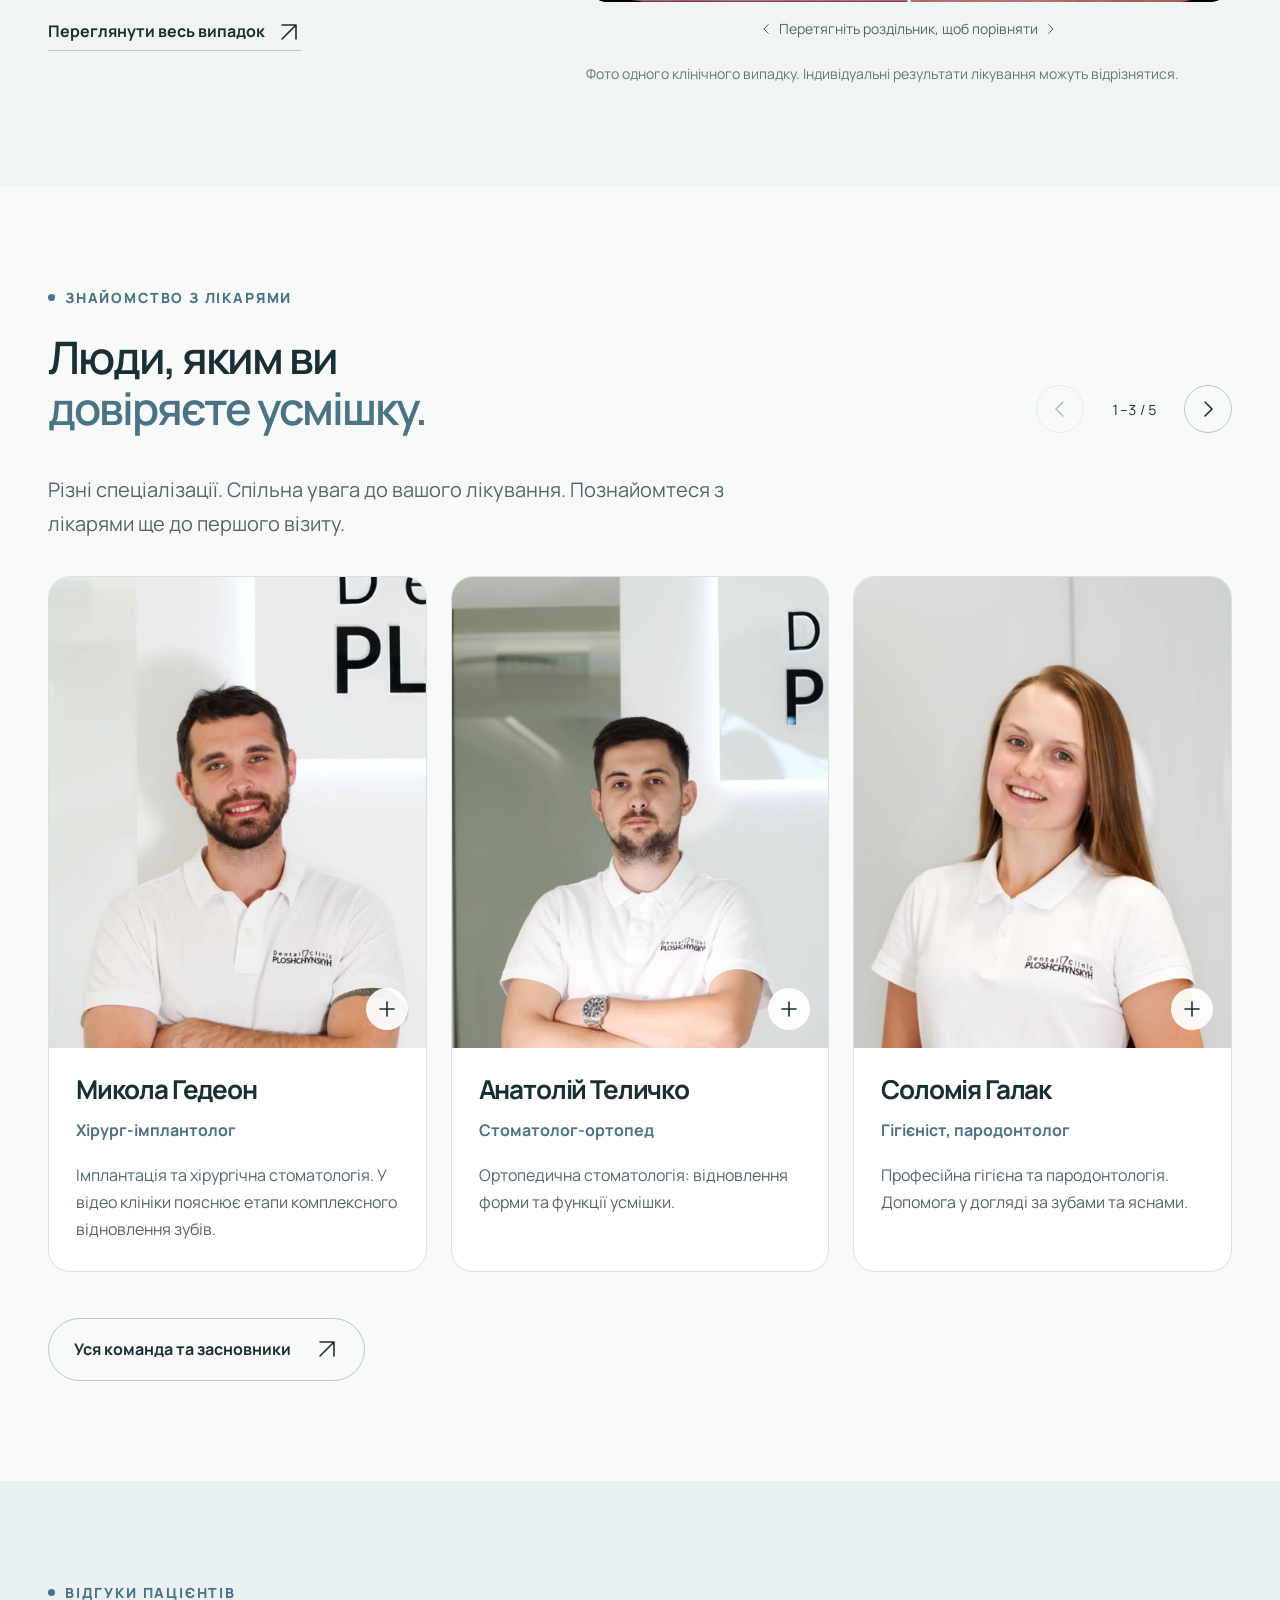
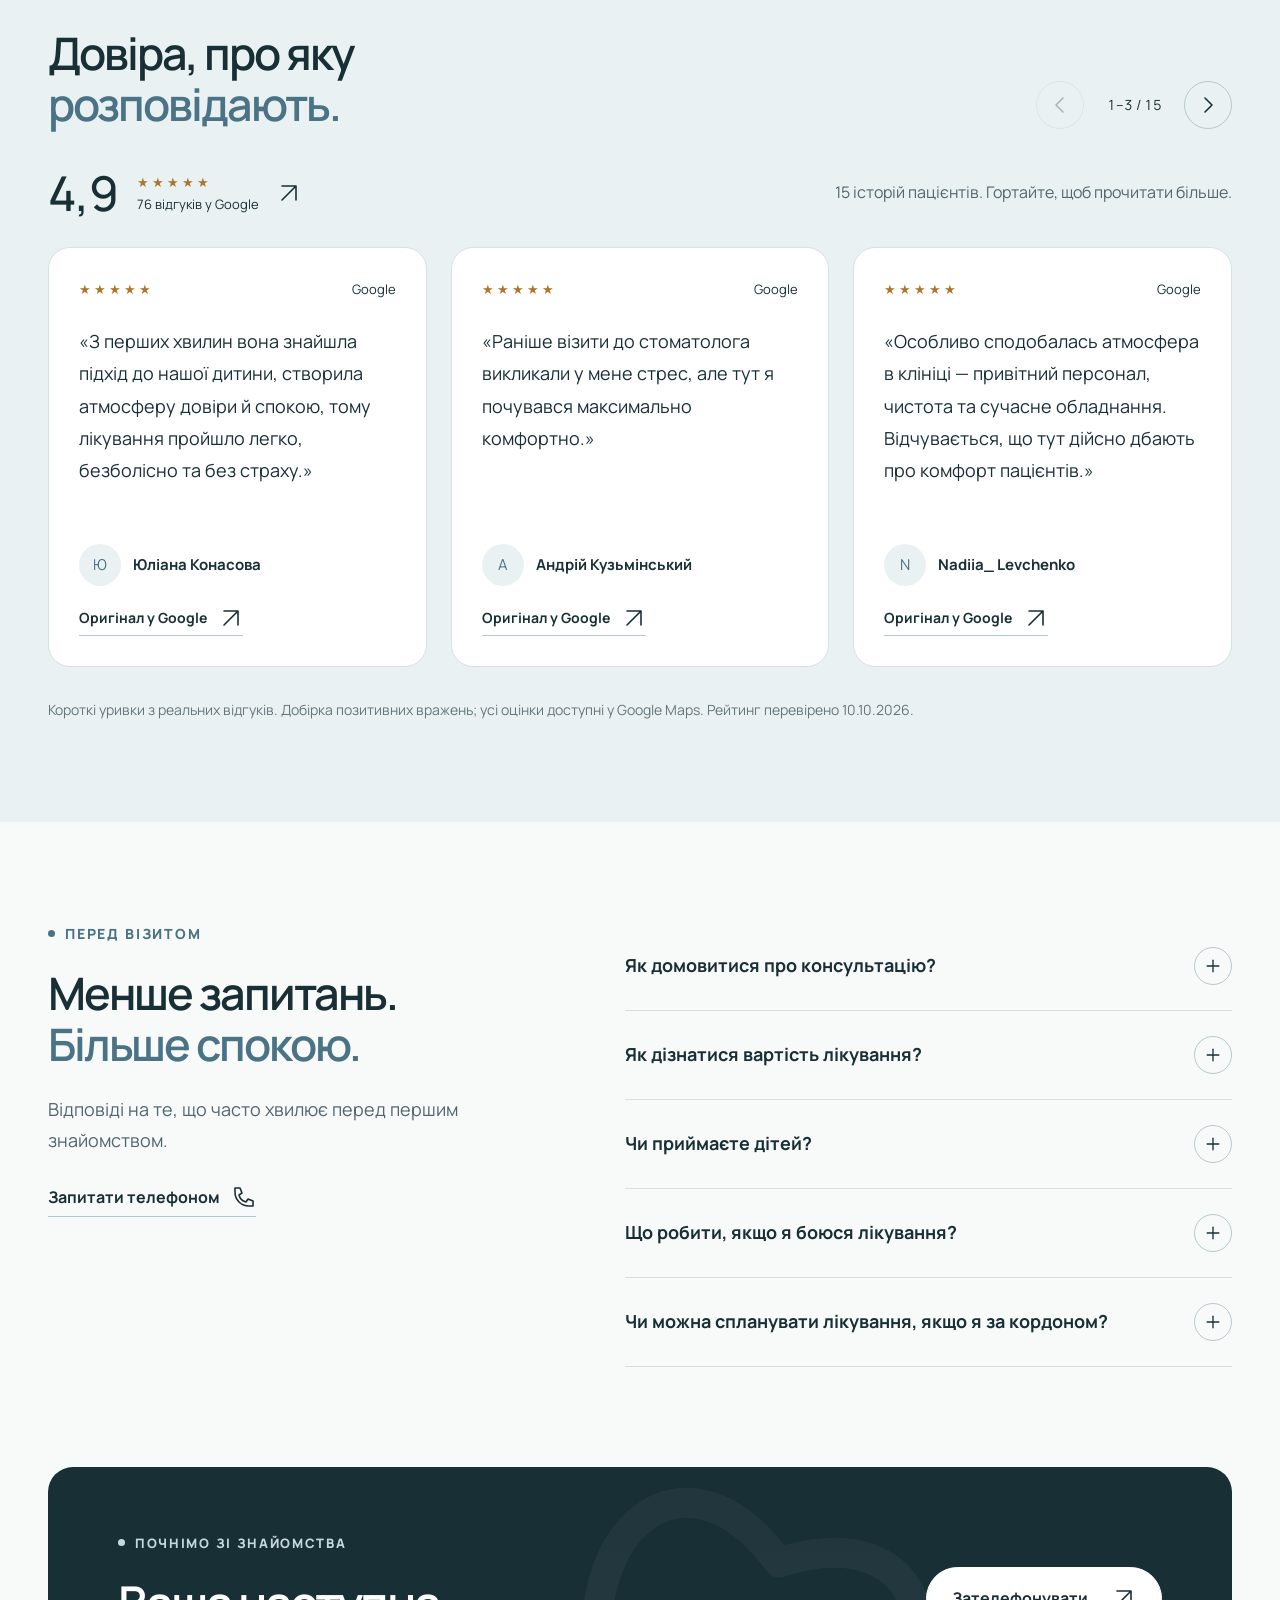
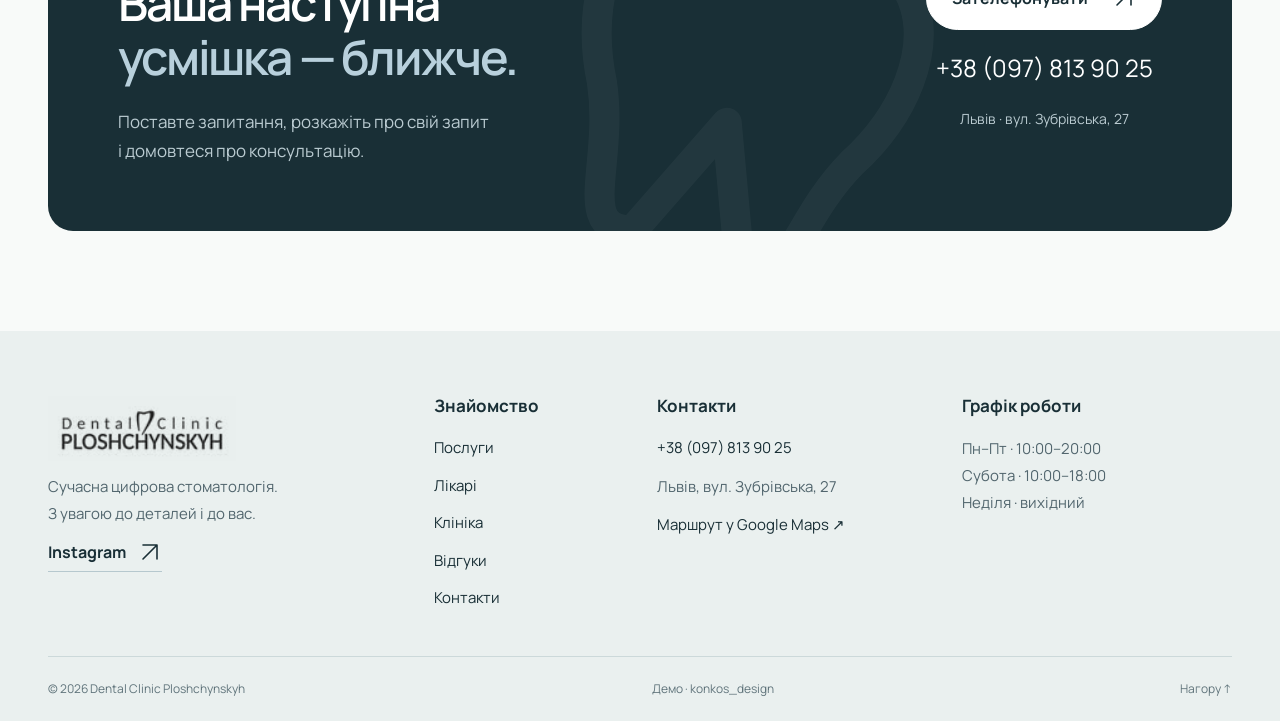
==== commit 12e4e397: "Add files via upload" ====
--- a/index.html
+++ b/index.html
@@ -1 +1 @@
-<!doctype html><html lang="uk"><head><meta charset="utf-8"><meta name="viewport" content="width=device-width, initial-scale=1"><meta name="robots" content="noindex, nofollow"><title>Стоматологія для всієї родини — Dental Clinic Ploshchynskyh</title><meta name="description" content="Стоматологічна клініка Площинських у Львові. Лікування під мікроскопом, імплантація, дитяча стоматологія. Зубрівська, 27. +38 097 813 90 25."><meta property="og:title" content="Dental Clinic Ploshchynskyh — Стоматологія для всієї родини"><meta property="og:description" content="Сучасна цифрова стоматологія для всієї родини у Львові. Зубрівська, 27."><meta property="og:image" content="https://ploshchynskyh-dental.toastytick16.chatgpt.site/img/a59270a5ecf73e44.jpg"><meta property="og:url" content="https://ploshchynskyh-dental.toastytick16.chatgpt.site/index.html"><meta name="twitter:card" content="summary_large_image"><meta name="theme-color" content="#f4f3ee"><link rel="icon" href="img/46915147395a34c7.jpg"><link rel="stylesheet" href="style.css"><script src="app.js" defer></script></head><body><a class="skip" href="#main">Перейти до вмісту</a><div class="topline"><span>Львів · вул. Зубрівська, 27</span><a href="https://maps.app.goo.gl/xpnyEQBTFQje6oFD6" target="_blank" rel="noopener">Прокласти маршрут ↗</a></div><header><div class="nav wrap"><a class="brand" href="index.html" aria-label="Dental Clinic Ploshchynskyh — головна"><img src="img/46915147395a34c7.jpg" width="150" height="150" alt="Dental Clinic Ploshchynskyh"></a><nav id="navigation" aria-label="Основна навігація"><a href="index.html" aria-current="page">Головна</a><a href="services.html" >Послуги</a><a href="clinic.html" >Клініка</a><a href="reviews.html" >Відгуки</a><a href="contacts.html" >Контакти</a></nav><a class="nav-call" href="tel:+380978139025">Зателефонувати <span aria-hidden="true">↗</span></a><button class="menu-toggle" aria-expanded="false" aria-controls="navigation" aria-label="Відкрити меню"><span></span><span></span></button></div></header><main id="main"><section class="hero wrap"><div class="hero-copy"><p class="eyebrow"><span class="dot"></span> СУЧАСНА ЦИФРОВА СТОМАТОЛОГІЯ · ЛЬВІВ</p><h1>Ваша усмішка.<br><span>Наша турбота.</span></h1><p class="hero-lead">Стоматологічний простір для всієї родини.<br>З увагою до деталей. І до вас.</p><div class="hero-actions"><a class="button " href="tel:+380978139025">Зателефонувати<span aria-hidden="true">↗</span></a><a class="button outline" href="services.html">Наші послуги<span aria-hidden="true">↗</span></a></div><a class="hero-rating" href="https://maps.app.goo.gl/xpnyEQBTFQje6oFD6" target="_blank" rel="noopener"><strong>4,9</strong><div><span class="stars">★★★★★</span><small>76 відгуків у Google</small></div><span class="rating-arrow">↗</span></a></div><div class="hero-visual"><img src="img/091197e8f0f9b1b7.jpg" alt="Стоматологічний мікроскоп у Dental Clinic Ploshchynskyh" class="hero-photo" fetchpriority="high" width="1215" height="2160"><div class="photo-label"><span>Точність у кожній деталі</span><span>01 / 03</span></div><div class="hero-photo-switch" aria-label="Фотографії клініки"><button class="active" data-photo="micro" aria-label="Показати мікроскоп" aria-pressed="true"></button><button data-photo="front" aria-label="Показати вхід до клініки" aria-pressed="false"></button><button data-photo="doctor" aria-label="Показати лікарку" aria-pressed="false"></button></div></div><span class="hero-bottom">DENTAL CLINIC PLOSHCHYNSKYH</span></section><section class="facts wrap"><div><strong>15+</strong><span>років досвіду<br>за даними клініки</span></div><div><strong>Для родини</strong><span>стоматологічна допомога<br>дорослим і дітям</span></div><div><strong>В одному місці</strong><span>діагностика та комплексне<br>стоматологічне лікування</span></div></section><section class="section wrap"><div class="section-heading reveal"><div><p class="eyebrow">01 / НАПРЯМИ ЛІКУВАННЯ</p><h2>Турбота, що охоплює<br>кожну усмішку.</h2></div><a class="text-link" href="services.html">Усі послуги <span aria-hidden="true">↗</span></a></div><div class="service-grid"><a href="services.html#service-0" class="service-card reveal"><span class="card-index">01 / Зберегти своє</span><div class="card-photo"><img src="img/091197e8f0f9b1b7.jpg" alt="Лікування зубів" class="" loading="lazy" width="1215" height="2160"></div><div class="card-bottom"><h3>Лікування зубів</h3><span class="circle">↗</span></div></a><a href="services.html#service-1" class="service-card reveal"><span class="card-index">02 / Відновити усмішку</span><div class="card-photo"><img src="img/032ef82ef6a46b68.jpg" alt="Імплантація" class="" loading="lazy" width="1215" height="2160"></div><div class="card-bottom"><h3>Імплантація</h3><span class="circle">↗</span></div></a><a href="services.html#service-2" class="service-card reveal"><span class="card-index">03 / Природна естетика</span><div class="card-photo"><img src="img/a59270a5ecf73e44.jpg" alt="Коронки та вініри" class="" loading="lazy" width="1215" height="2160"></div><div class="card-bottom"><h3>Коронки та вініри</h3><span class="circle">↗</span></div></a></div></section><section class="about-band"><div class="wrap about-grid"><div class="about-photo reveal"><img src="img/a59270a5ecf73e44.jpg" alt="Вхід до клініки Площинських на Зубрівській, 27" class="" loading="lazy" width="1215" height="2160"></div><div class="about-copy reveal"><p class="eyebrow">02 / ЗНАЙОМСТВО З КЛІНІКОЮ</p><h2>Сучасний підхід.<br>Людяне ставлення.</h2><p>Dental Clinic Ploshchynskyh — стоматологія у Львові, де можна пройти шлях від діагностики до комплексного відновлення усмішки.</p><p>У роботі клініки — лікування під мікроскопом, імплантація, протезування та допомога дітям. План лікування й кошторис обговорюються з пацієнтом.</p><a class="button outline" href="clinic.html">Ближче до нас<span aria-hidden="true">↗</span></a></div></div></section><section class="section wrap"><div class="section-heading reveal"><div><p class="eyebrow">03 / ГОЛОСИ ПАЦІЄНТІВ</p><h2>Довіра у ваших словах.</h2></div><a class="text-link" href="reviews.html">Усі відгуки <span aria-hidden="true">↗</span></a></div><div class="reviews-grid"><article class="review reveal"><div class="review-top"><span class="stars" aria-label="5 із 5 зірок">★★★★★</span><span class="muted">Google</span></div><blockquote>«Галина Іванівна – справжній професіонал своєї справи.»</blockquote><div class="review-author"><span class="avatar">Ю</span><div><strong>Юліана Конасова</strong><small>Дитяча стоматологія · уривок відгуку</small></div></div><a class="text-link" href="https://maps.app.goo.gl/xpnyEQBTFQje6oFD6" target="_blank" rel="noopener">Читати у Google Maps <span aria-hidden="true">↗</span></a></article><article class="review reveal"><div class="review-top"><span class="stars" aria-label="5 із 5 зірок">★★★★★</span><span class="muted">Google</span></div><blockquote>«Зуби виглядають і відчуваються як свої рідні!»</blockquote><div class="review-author"><span class="avatar">А</span><div><strong>Андрій Кузьмінський</strong><small>Імплантація · уривок відгуку</small></div></div><a class="text-link" href="https://maps.app.goo.gl/xpnyEQBTFQje6oFD6" target="_blank" rel="noopener">Читати у Google Maps <span aria-hidden="true">↗</span></a></article><article class="review reveal"><div class="review-top"><span class="stars" aria-label="5 із 5 зірок">★★★★★</span><span class="muted">Google</span></div><blockquote>«Особливо сподобалась атмосфера в клініці»</blockquote><div class="review-author"><span class="avatar">N</span><div><strong>Nadiia_ Levchenko</strong><small>Лікування зубів · уривок відгуку</small></div></div><a class="text-link" href="https://maps.app.goo.gl/xpnyEQBTFQje6oFD6" target="_blank" rel="noopener">Читати у Google Maps <span aria-hidden="true">↗</span></a></article></div><p class="source-note">Уривки реальних відгуків Google Maps. Рейтинг перевірено 10.10.2026.</p></section><section class="wrap section faq"><div><p class="eyebrow">ПЕРЕД ВІЗИТОМ</p><h2>Відповіді, що<br>додають спокою.</h2><p class="muted">Залишилися запитання? Ми на зв’язку.</p></div><div><details><summary>Як домовитися про візит?<span aria-hidden="true">+</span></summary><p>Зателефонуйте за номером +38 (097) 813 90 25. Адміністратор допоможе обрати час та зорієнтує щодо консультації.</p></details><details><summary>Скільки коштує лікування?<span aria-hidden="true">+</span></summary><p>Точну вартість лікар розраховує після огляду та складання плану лікування. Уточнити вартість первинної консультації можна телефоном.</p></details><details><summary>Чи приймаєте дітей?<span aria-hidden="true">+</span></summary><p>Так, у клініці є дитяча стоматологія. Під час дзвінка повідомте вік дитини та мету візиту.</p></details><details><summary>Я хвилююся перед лікуванням. Як бути?<span aria-hidden="true">+</span></summary><p>Скажіть про це під час дзвінка та на консультації. У клініці також є лікування під седацією; можливість його застосування визначає медична команда.</p></details><details><summary>Де знаходиться клініка?<span aria-hidden="true">+</span></summary><p>Львів, Сихівський район, вулиця Зубрівська, 27. У розділі контактів є посилання на маршрут у Google Maps.</p></details></div></section><section class="cta wrap reveal"><div><p class="eyebrow">ВАША УСМІШКА ПОЧИНАЄТЬСЯ З РОЗМОВИ</p><h2>Зробімо перший<br>крок разом.</h2></div><div><p>Розкажіть, що вас турбує.<br>Домовимося про зручний час консультації.</p><a class="button light" href="tel:+380978139025">Зателефонувати<span aria-hidden="true">↗</span></a><a class="phone-number" href="tel:+380978139025">+38 (097) 813 90 25</a></div></section></main><footer class="wrap"><div class="footer-main"><a href="index.html" class="footer-brand">Dental Clinic<br><strong>PLOSHCHYNSKYH</strong></a><div><p>Львів, вул. Зубрівська, 27</p><a href="tel:+380978139025">+38 (097) 813 90 25</a></div><div><a href="https://www.instagram.com/dental_clinic_ploshchynskyh/" target="_blank" rel="noopener">Instagram ↗</a><a href="https://maps.app.goo.gl/xpnyEQBTFQje6oFD6" target="_blank" rel="noopener">Google Maps ↗</a></div></div><div class="footer-bottom"><span>© 2026 Dental Clinic Ploshchynskyh</span><span>Демонстраційна версія · konkos_design</span><a href="#main">Нагору ↑</a></div></footer><a class="mobile-call" href="tel:+380978139025">Зателефонувати клініці <span aria-hidden="true">↗</span></a><dialog id="photo-dialog"><button class="close-dialog" aria-label="Закрити фото">×</button><img alt=""><p></p></dialog></body></html>+<!doctype html><html lang="uk"><head><meta charset="utf-8"><meta name="viewport" content="width=device-width,initial-scale=1"><meta name="robots" content="noindex, nofollow"><title>Стоматологія для всієї родини — Dental Clinic Ploshchynskyh</title><meta name="description" content="Стоматологічна клініка Площинських у Львові: лікарі, напрями лікування, фотографії клініки й реальні відгуки. Зубрівська, 27."><meta property="og:title" content="Стоматологія для всієї родини — Dental Clinic Ploshchynskyh"><meta property="og:description" content="Сучасна стоматологія для всієї родини. Львів, Зубрівська, 27."><meta property="og:image" content="https://ploshchynskyh-dental.toastytick16.chatgpt.site/img/a59270a5ecf73e44.jpg"><meta property="og:url" content="https://ploshchynskyh-dental.toastytick16.chatgpt.site/index.html"><meta name="twitter:card" content="summary_large_image"><link rel="icon" href="img/46915147395a34c7.jpg"><link rel="stylesheet" href="style.css"><script src="content-data.js" defer></script><script src="app.js" defer></script></head><body><a href="#main" class="skip-link">Перейти до вмісту</a><div class="topbar wrap"><span><svg class="icon " viewBox="0 0 24 24" fill="none" stroke="currentColor" stroke-width="1.6" stroke-linecap="round" stroke-linejoin="round" aria-hidden="true"><path d="M19 10c0 6-7 12-7 12S5 16 5 10a7 7 0 1 1 14 0Z"/><circle cx="12" cy="10" r="2"/></svg> Львів, Зубрівська, 27</span><a href="https://maps.app.goo.gl/xpnyEQBTFQje6oFD6" target="_blank" rel="noopener">Як нас знайти <svg class="icon " viewBox="0 0 24 24" fill="none" stroke="currentColor" stroke-width="1.6" stroke-linecap="round" stroke-linejoin="round" aria-hidden="true"><path d="M5 19 19 5M5 5h14v14"/></svg></a></div><header class="site-header"><div class="header-inner wrap"><a class="brand" href="index.html" aria-label="Dental Clinic Ploshchynskyh — головна"><img src="img/46915147395a34c7.jpg" alt="Dental Clinic Ploshchynskyh" width="150" height="150"></a><nav id="main-nav" aria-label="Основна навігація"><a href="index.html" aria-current="page">Головна</a><a href="services.html" >Послуги</a><a href="doctors.html" >Лікарі</a><a href="clinic.html" >Клініка</a><a href="reviews.html" >Відгуки</a><a href="contacts.html" >Контакти</a></nav><a class="header-call" aria-label="Зателефонувати клініці" href="tel:+380978139025"><svg class="icon " viewBox="0 0 24 24" fill="none" stroke="currentColor" stroke-width="1.6" stroke-linecap="round" stroke-linejoin="round" aria-hidden="true"><path d="M5 3H3v4c0 8 6 14 14 14h4v-5l-5-2-2 3c-4-1-6-3-7-7l3-2-2-5Z"/></svg><span>Зателефонувати</span></a><button class="menu-toggle" aria-label="Відкрити меню" aria-expanded="false" aria-controls="main-nav"><span></span><span></span></button></div></header><main id="main"><section class="hero wrap"><div class="hero-copy"><div class="hero-tag"><span></span> Стоматологія для всієї родини · Львів</div><h1>Усміхайтеся<br><em>впевнено.</em><br>Будьте собою.</h1><p>Від першого знайомства до комплексного лікування — з увагою до ваших відчуттів, здоров’я та усмішки.</p><div class="hero-actions"><a class="button " href="tel:+380978139025"><span>Зателефонувати</span><svg class="icon " viewBox="0 0 24 24" fill="none" stroke="currentColor" stroke-width="1.6" stroke-linecap="round" stroke-linejoin="round" aria-hidden="true"><path d="M5 19 19 5M5 5h14v14"/></svg></a><a class="button secondary" href="clinic.html"><span>Познайомитися</span><svg class="icon " viewBox="0 0 24 24" fill="none" stroke="currentColor" stroke-width="1.6" stroke-linecap="round" stroke-linejoin="round" aria-hidden="true"><path d="M5 19 19 5M5 5h14v14"/></svg></a></div><a class="hero-proof" href="https://maps.app.goo.gl/xpnyEQBTFQje6oFD6" target="_blank" rel="noopener"><strong>4,9</strong><div><span class="stars">★★★★★</span><span>76 відгуків у Google</span></div><span class="proof-arrow"><svg class="icon " viewBox="0 0 24 24" fill="none" stroke="currentColor" stroke-width="1.6" stroke-linecap="round" stroke-linejoin="round" aria-hidden="true"><path d="M5 19 19 5M5 5h14v14"/></svg></span></a></div><div class="hero-collage"><div class="hero-main-image"><img src="img/room-reception.jpg" alt="Ресепшн клініки — місце першого знайомства" class="" fetchpriority="high"></div><div class="hero-detail-image"><img src="img/091197e8f0f9b1b7.jpg" alt="Мікроскоп у клініці" class="" fetchpriority="high"><span>Точність у деталях</span></div><div class="hero-team-image"><img src="img/3d894b9f1eda5430.jpg" alt="Орися та Олег Площинські" class="" fetchpriority="high"></div><div class="floating-note"><svg class="icon " viewBox="0 0 24 24" fill="none" stroke="currentColor" stroke-width="1.6" stroke-linecap="round" stroke-linejoin="round" aria-hidden="true"><path d="m12 2 9 4v6c0 5-9 10-9 10S3 17 3 12V6Z"/><path d="m8 12 3 3 6-6"/></svg><div><strong>Ваш план лікування</strong><span>Зрозуміло. Індивідуально.</span></div></div><span class="collage-caption">DENTAL CLINIC PLOSHCHYNSKYH</span></div></section><div class="wrap trust-strip"><div><strong>15+</strong><span>років досвіду<br>за даними клініки</span></div><div><svg class="icon " viewBox="0 0 24 24" fill="none" stroke="currentColor" stroke-width="1.6" stroke-linecap="round" stroke-linejoin="round" aria-hidden="true"><path d="M12 5C5 0 1 7 5 14c2 4 1 8 4 7l3-7 3 7c3 1 2-3 4-7C23 7 19 0 12 5Z"/></svg><span>Дорослим<br><strong>і дітям</strong></span></div><div><svg class="icon " viewBox="0 0 24 24" fill="none" stroke="currentColor" stroke-width="1.6" stroke-linecap="round" stroke-linejoin="round" aria-hidden="true"><path d="M19 10c0 6-7 12-7 12S5 16 5 10a7 7 0 1 1 14 0Z"/><circle cx="12" cy="10" r="2"/></svg><span>Львів, Сихів<br><strong>Зубрівська, 27</strong></span></div><div><svg class="icon " viewBox="0 0 24 24" fill="none" stroke="currentColor" stroke-width="1.6" stroke-linecap="round" stroke-linejoin="round" aria-hidden="true"><circle cx="12" cy="12" r="9"/><path d="M12 6v6l4 2"/></svg><span>Пн–Пт: 10:00–20:00<br><strong>Сб: 10:00–18:00</strong></span></div></div><section class="section wrap"><div class="section-heading"><div><p class="eyebrow"><i></i>Напрями лікування</p><h2>Усе починається<br><em>з вашої усмішки.</em></h2></div><a class="button secondary" href="services.html"><span>Усі послуги</span><svg class="icon " viewBox="0 0 24 24" fill="none" stroke="currentColor" stroke-width="1.6" stroke-linecap="round" stroke-linejoin="round" aria-hidden="true"><path d="M5 19 19 5M5 5h14v14"/></svg></a></div><div class="service-grid"><a class="service-card reveal" href="services.html#service-0"><span class="service-card-icon"><svg class="icon " viewBox="0 0 24 24" fill="none" stroke="currentColor" stroke-width="1.6" stroke-linecap="round" stroke-linejoin="round" aria-hidden="true"><path d="M12 5C5 0 1 7 5 14c2 4 1 8 4 7l3-7 3 7c3 1 2-3 4-7C23 7 19 0 12 5Z"/></svg></span><span class="service-number">01</span><h3>Лікування зубів</h3><p>Терапія, реставрації та лікування каналів під мікроскопом.</p><span class="service-link">Дізнатися більше <svg class="icon " viewBox="0 0 24 24" fill="none" stroke="currentColor" stroke-width="1.6" stroke-linecap="round" stroke-linejoin="round" aria-hidden="true"><path d="M5 19 19 5M5 5h14v14"/></svg></span></a><a class="service-card reveal" href="services.html#service-1"><span class="service-card-icon"><svg class="icon " viewBox="0 0 24 24" fill="none" stroke="currentColor" stroke-width="1.6" stroke-linecap="round" stroke-linejoin="round" aria-hidden="true"><path d="m12 2 9 4v6c0 5-9 10-9 10S3 17 3 12V6Z"/><path d="m8 12 3 3 6-6"/></svg></span><span class="service-number">02</span><h3>Імплантація</h3><p>Від одного відсутнього зуба до комплексного відновлення.</p><span class="service-link">Дізнатися більше <svg class="icon " viewBox="0 0 24 24" fill="none" stroke="currentColor" stroke-width="1.6" stroke-linecap="round" stroke-linejoin="round" aria-hidden="true"><path d="M5 19 19 5M5 5h14v14"/></svg></span></a><a class="service-card reveal" href="services.html#service-2"><span class="service-card-icon"><svg class="icon " viewBox="0 0 24 24" fill="none" stroke="currentColor" stroke-width="1.6" stroke-linecap="round" stroke-linejoin="round" aria-hidden="true"><path d="m12 2 3 7 7 3-7 3-3 7-3-7-7-3 7-3ZM20 2v4M18 4h4"/></svg></span><span class="service-number">03</span><h3>Коронки та вініри</h3><p>Відновлення форми зубів та природного вигляду усмішки.</p><span class="service-link">Дізнатися більше <svg class="icon " viewBox="0 0 24 24" fill="none" stroke="currentColor" stroke-width="1.6" stroke-linecap="round" stroke-linejoin="round" aria-hidden="true"><path d="M5 19 19 5M5 5h14v14"/></svg></span></a><a class="service-card reveal" href="services.html#service-3"><span class="service-card-icon"><svg class="icon " viewBox="0 0 24 24" fill="none" stroke="currentColor" stroke-width="1.6" stroke-linecap="round" stroke-linejoin="round" aria-hidden="true"><path d="M12 5C5 0 1 7 5 14c2 4 1 8 4 7l3-7 3 7c3 1 2-3 4-7C23 7 19 0 12 5Z"/></svg></span><span class="service-number">04</span><h3>Дитяча стоматологія</h3><p>Огляди, лікування та профілактична турбота про дитячі зуби.</p><span class="service-link">Дізнатися більше <svg class="icon " viewBox="0 0 24 24" fill="none" stroke="currentColor" stroke-width="1.6" stroke-linecap="round" stroke-linejoin="round" aria-hidden="true"><path d="M5 19 19 5M5 5h14v14"/></svg></span></a><a class="service-card reveal" href="services.html#service-4"><span class="service-card-icon"><svg class="icon " viewBox="0 0 24 24" fill="none" stroke="currentColor" stroke-width="1.6" stroke-linecap="round" stroke-linejoin="round" aria-hidden="true"><path d="m12 2 3 7 7 3-7 3-3 7-3-7-7-3 7-3ZM20 2v4M18 4h4"/></svg></span><span class="service-number">05</span><h3>Професійна гігієна</h3><p>Професійний догляд за зубами й рекомендації для дому.</p><span class="service-link">Дізнатися більше <svg class="icon " viewBox="0 0 24 24" fill="none" stroke="currentColor" stroke-width="1.6" stroke-linecap="round" stroke-linejoin="round" aria-hidden="true"><path d="M5 19 19 5M5 5h14v14"/></svg></span></a><a class="service-card reveal" href="services.html#service-5"><span class="service-card-icon"><svg class="icon " viewBox="0 0 24 24" fill="none" stroke="currentColor" stroke-width="1.6" stroke-linecap="round" stroke-linejoin="round" aria-hidden="true"><path d="M12 5C5 0 1 7 5 14c2 4 1 8 4 7l3-7 3 7c3 1 2-3 4-7C23 7 19 0 12 5Z"/></svg></span><span class="service-number">06</span><h3>Ортодонтія</h3><p>Ортодонтичне лікування та брекет-системи.</p><span class="service-link">Дізнатися більше <svg class="icon " viewBox="0 0 24 24" fill="none" stroke="currentColor" stroke-width="1.6" stroke-linecap="round" stroke-linejoin="round" aria-hidden="true"><path d="M5 19 19 5M5 5h14v14"/></svg></span></a></div></section><section class="clinic-teaser"><div class="wrap teaser-grid"><div class="teaser-photos"><img src="img/room-cabinet.jpg" alt="Простір клініки Площинських" class="" loading="lazy"><div class="experience-badge"><strong>15+</strong><span>років досвіду</span></div></div><div><p class="eyebrow"><i></i>Клініка Площинських</p><h2>Сучасна стоматологія.<br><em>Людяне ставлення.</em></h2><p>На Зубрівській, 27 — простір, де можна отримати стоматологічну допомогу всій родині. Від профілактики до комплексного відновлення зубів.</p><ul class="check-list"><li><svg class="icon " viewBox="0 0 24 24" fill="none" stroke="currentColor" stroke-width="1.6" stroke-linecap="round" stroke-linejoin="round" aria-hidden="true"><path d="m4 12 5 5L20 6"/></svg> Лікування під мікроскопом</li><li><svg class="icon " viewBox="0 0 24 24" fill="none" stroke="currentColor" stroke-width="1.6" stroke-linecap="round" stroke-linejoin="round" aria-hidden="true"><path d="m4 12 5 5L20 6"/></svg> Лікарі різних спеціалізацій</li><li><svg class="icon " viewBox="0 0 24 24" fill="none" stroke="currentColor" stroke-width="1.6" stroke-linecap="round" stroke-linejoin="round" aria-hidden="true"><path d="m4 12 5 5L20 6"/></svg> Індивідуальний план та кошторис</li><li><svg class="icon " viewBox="0 0 24 24" fill="none" stroke="currentColor" stroke-width="1.6" stroke-linecap="round" stroke-linejoin="round" aria-hidden="true"><path d="m4 12 5 5L20 6"/></svg> Допомога дорослим і дітям</li></ul><a class="button secondary" href="clinic.html"><span>Більше про клініку</span><svg class="icon " viewBox="0 0 24 24" fill="none" stroke="currentColor" stroke-width="1.6" stroke-linecap="round" stroke-linejoin="round" aria-hidden="true"><path d="M5 19 19 5M5 5h14v14"/></svg></a></div></div></section><section class="section results-section"><div class="wrap result-grid"><div><p class="eyebrow"><i></i>Реальний клінічний випадок</p><h2>Зміни, які<br><em>можна побачити.</em></h2><p class="section-lead">Комплексне відновлення усмішки коронками.</p><p>У цьому випадку команда провела діагностику, склала індивідуальний план та виконала повне протезування. Порівняйте фотографії, опубліковані самою клінікою.</p><a class="text-link" href="https://www.instagram.com/dental_clinic_ploshchynskyh/p/DYmo0bYCjOm/" target="_blank" rel="noopener">Переглянути весь випадок <svg class="icon " viewBox="0 0 24 24" fill="none" stroke="currentColor" stroke-width="1.6" stroke-linecap="round" stroke-linejoin="round" aria-hidden="true"><path d="M5 19 19 5M5 5h14v14"/></svg></a></div><div><div class="comparison" style="--split:50%"><svg class="case-layer" viewBox="114 598 845 473" role="img" aria-label="Після протезування"><image href="img/d6762a61717f33f7.jpg" width="1080" height="1350"/></svg><svg class="case-layer case-before" viewBox="90 591 900 504" role="img" aria-label="До протезування"><image href="img/ae35488f7a0974c9.jpg" width="1080" height="1350"/></svg><span class="case-label before-label">До</span><span class="case-label after-label">Після</span><span class="compare-handle"><svg class="icon " viewBox="0 0 24 24" fill="none" stroke="currentColor" stroke-width="1.6" stroke-linecap="round" stroke-linejoin="round" aria-hidden="true"><path d="m15 5-7 7 7 7"/></svg><svg class="icon " viewBox="0 0 24 24" fill="none" stroke="currentColor" stroke-width="1.6" stroke-linecap="round" stroke-linejoin="round" aria-hidden="true"><path d="m9 5 7 7-7 7"/></svg></span><input type="range" min="0" max="100" value="50" aria-label="Порівняння до та після лікування" aria-valuetext="Показано 50 відсотків фото до лікування"></div><p class="comparison-help"><svg class="icon " viewBox="0 0 24 24" fill="none" stroke="currentColor" stroke-width="1.6" stroke-linecap="round" stroke-linejoin="round" aria-hidden="true"><path d="m15 5-7 7 7 7"/></svg> Перетягніть роздільник, щоб порівняти <svg class="icon " viewBox="0 0 24 24" fill="none" stroke="currentColor" stroke-width="1.6" stroke-linecap="round" stroke-linejoin="round" aria-hidden="true"><path d="m9 5 7 7-7 7"/></svg></p><p class="note">Фото одного клінічного випадку. Індивідуальні результати лікування можуть відрізнятися.</p></div></div></section><section class="section wrap" data-carousel="Команда"><div class="section-heading"><div><p class="eyebrow"><i></i>Знайомство з лікарями</p><h2>Люди, яким ви<br><em>довіряєте усмішку.</em></h2></div><div class="carousel-controls"><button type="button" class="circle-button" data-prev aria-label="Команда: попередній"><svg class="icon " viewBox="0 0 24 24" fill="none" stroke="currentColor" stroke-width="1.6" stroke-linecap="round" stroke-linejoin="round" aria-hidden="true"><path d="m15 5-7 7 7 7"/></svg></button><span class="carousel-position" aria-live="polite"></span><button type="button" class="circle-button" data-next aria-label="Команда: наступний"><svg class="icon " viewBox="0 0 24 24" fill="none" stroke="currentColor" stroke-width="1.6" stroke-linecap="round" stroke-linejoin="round" aria-hidden="true"><path d="m9 5 7 7-7 7"/></svg></button></div></div><p class="section-lead">Різні спеціалізації. Спільна увага до вашого лікування. Познайомтеся з лікарями ще до першого візиту.</p><div class="carousel-track team-track" tabindex="0" aria-label="Карусель лікарів"><article class="doctor-card"><button class="doctor-photo" data-lightbox="team" data-index="0" aria-label="Збільшити портрет: Микола Гедеон"><img src="img/2b9856d6a493ddaa.jpg" alt="Микола Гедеон" class="" loading="lazy"><span class="photo-zoom"><svg class="icon " viewBox="0 0 24 24" fill="none" stroke="currentColor" stroke-width="1.6" stroke-linecap="round" stroke-linejoin="round" aria-hidden="true"><path d="M5 12h14"/><path class="plus-vertical" d="M12 5v14"/></svg></span></button><div class="doctor-info"><h3>Микола Гедеон</h3><p class="doctor-role">Хірург-імплантолог</p><p>Імплантація та хірургічна стоматологія. У відео клініки пояснює етапи комплексного відновлення зубів.</p></div></article><article class="doctor-card"><button class="doctor-photo" data-lightbox="team" data-index="1" aria-label="Збільшити портрет: Анатолій Теличко"><img src="img/4d730e3c0208b0af.jpg" alt="Анатолій Теличко" class="" loading="lazy"><span class="photo-zoom"><svg class="icon " viewBox="0 0 24 24" fill="none" stroke="currentColor" stroke-width="1.6" stroke-linecap="round" stroke-linejoin="round" aria-hidden="true"><path d="M5 12h14"/><path class="plus-vertical" d="M12 5v14"/></svg></span></button><div class="doctor-info"><h3>Анатолій Теличко</h3><p class="doctor-role">Стоматолог-ортопед</p><p>Ортопедична стоматологія: відновлення форми та функції усмішки.</p></div></article><article class="doctor-card"><button class="doctor-photo" data-lightbox="team" data-index="2" aria-label="Збільшити портрет: Соломія Галак"><img src="img/87cef495cf07971f.jpg" alt="Соломія Галак" class="" loading="lazy"><span class="photo-zoom"><svg class="icon " viewBox="0 0 24 24" fill="none" stroke="currentColor" stroke-width="1.6" stroke-linecap="round" stroke-linejoin="round" aria-hidden="true"><path d="M5 12h14"/><path class="plus-vertical" d="M12 5v14"/></svg></span></button><div class="doctor-info"><h3>Соломія Галак</h3><p class="doctor-role">Гігієніст, пародонтолог</p><p>Професійна гігієна та пародонтологія. Допомога у догляді за зубами та яснами.</p></div></article><article class="doctor-card"><button class="doctor-photo" data-lightbox="team" data-index="3" aria-label="Збільшити портрет: Галина Мамочка"><img src="img/33281d7344c62b1e.jpg" alt="Галина Мамочка" class="" loading="lazy"><span class="photo-zoom"><svg class="icon " viewBox="0 0 24 24" fill="none" stroke="currentColor" stroke-width="1.6" stroke-linecap="round" stroke-linejoin="round" aria-hidden="true"><path d="M5 12h14"/><path class="plus-vertical" d="M12 5v14"/></svg></span></button><div class="doctor-info"><h3>Галина Мамочка</h3><p class="doctor-role">Терапевт, реставратор</p><p>Терапевтична стоматологія та реставрації. Пацієнти також відзначають її роботу з дітьми.</p></div></article><article class="doctor-card"><button class="doctor-photo" data-lightbox="team" data-index="4" aria-label="Збільшити портрет: Наталя Кульчицька"><img src="img/2563d3d6a6f853ad.jpg" alt="Наталя Кульчицька" class="" loading="lazy"><span class="photo-zoom"><svg class="icon " viewBox="0 0 24 24" fill="none" stroke="currentColor" stroke-width="1.6" stroke-linecap="round" stroke-linejoin="round" aria-hidden="true"><path d="M5 12h14"/><path class="plus-vertical" d="M12 5v14"/></svg></span></button><div class="doctor-info"><h3>Наталя Кульчицька</h3><p class="doctor-role">Терапевт, ендодонтист</p><p>Терапевтичне й ендодонтичне лікування. У матеріалах клініки представлені її естетичні реставрації.</p></div></article></div><div class="section-bottom"><a class="button secondary" href="doctors.html"><span>Уся команда та засновники</span><svg class="icon " viewBox="0 0 24 24" fill="none" stroke="currentColor" stroke-width="1.6" stroke-linecap="round" stroke-linejoin="round" aria-hidden="true"><path d="M5 19 19 5M5 5h14v14"/></svg></a></div></section><section class="section reviews-section" data-carousel="Відгуки"><div class="wrap"><div class="section-heading"><div><p class="eyebrow"><i></i>Відгуки пацієнтів</p><h2>Довіра, про яку<br><em>розповідають.</em></h2></div><div class="carousel-controls"><button type="button" class="circle-button" data-prev aria-label="Відгуки: попередній"><svg class="icon " viewBox="0 0 24 24" fill="none" stroke="currentColor" stroke-width="1.6" stroke-linecap="round" stroke-linejoin="round" aria-hidden="true"><path d="m15 5-7 7 7 7"/></svg></button><span class="carousel-position" aria-live="polite"></span><button type="button" class="circle-button" data-next aria-label="Відгуки: наступний"><svg class="icon " viewBox="0 0 24 24" fill="none" stroke="currentColor" stroke-width="1.6" stroke-linecap="round" stroke-linejoin="round" aria-hidden="true"><path d="m9 5 7 7-7 7"/></svg></button></div></div><div class="review-heading-note"><a class="google-rating" href="https://maps.app.goo.gl/xpnyEQBTFQje6oFD6" target="_blank" rel="noopener"><strong>4,9</strong><div><span class="stars" aria-label="4,9 із 5">★★★★★</span><span>76 відгуків у Google</span></div><svg class="icon " viewBox="0 0 24 24" fill="none" stroke="currentColor" stroke-width="1.6" stroke-linecap="round" stroke-linejoin="round" aria-hidden="true"><path d="M5 19 19 5M5 5h14v14"/></svg></a><p>15 історій пацієнтів. Гортайте, щоб прочитати більше.</p></div><div class="carousel-track reviews-track" tabindex="0" aria-label="Карусель відгуків"><article class="review-card"><div class="review-top"><span class="stars" aria-label="5 із 5">★★★★★</span><span>Google</span></div><blockquote>«З перших хвилин вона знайшла підхід до нашої дитини, створила атмосферу довіри й спокою, тому лікування пройшло легко, безболісно та без страху.»</blockquote><div class="review-author"><span class="avatar">Ю</span><strong>Юліана Конасова</strong></div><a href="https://maps.app.goo.gl/xpnyEQBTFQje6oFD6" target="_blank" rel="noopener" class="text-link">Оригінал у Google <svg class="icon " viewBox="0 0 24 24" fill="none" stroke="currentColor" stroke-width="1.6" stroke-linecap="round" stroke-linejoin="round" aria-hidden="true"><path d="M5 19 19 5M5 5h14v14"/></svg></a></article><article class="review-card"><div class="review-top"><span class="stars" aria-label="5 із 5">★★★★★</span><span>Google</span></div><blockquote>«Раніше візити до стоматолога викликали у мене стрес, але тут я почувався максимально комфортно.»</blockquote><div class="review-author"><span class="avatar">А</span><strong>Андрій Кузьмінський</strong></div><a href="https://maps.app.goo.gl/xpnyEQBTFQje6oFD6" target="_blank" rel="noopener" class="text-link">Оригінал у Google <svg class="icon " viewBox="0 0 24 24" fill="none" stroke="currentColor" stroke-width="1.6" stroke-linecap="round" stroke-linejoin="round" aria-hidden="true"><path d="M5 19 19 5M5 5h14v14"/></svg></a></article><article class="review-card"><div class="review-top"><span class="stars" aria-label="5 із 5">★★★★★</span><span>Google</span></div><blockquote>«Особливо сподобалась атмосфера в клініці — привітний персонал, чистота та сучасне обладнання. Відчувається, що тут дійсно дбають про комфорт пацієнтів.»</blockquote><div class="review-author"><span class="avatar">N</span><strong>Nadiia_ Levchenko</strong></div><a href="https://maps.app.goo.gl/xpnyEQBTFQje6oFD6" target="_blank" rel="noopener" class="text-link">Оригінал у Google <svg class="icon " viewBox="0 0 24 24" fill="none" stroke="currentColor" stroke-width="1.6" stroke-linecap="round" stroke-linejoin="round" aria-hidden="true"><path d="M5 19 19 5M5 5h14v14"/></svg></a></article><article class="review-card"><div class="review-top"><span class="stars" aria-label="5 із 5">★★★★★</span><span>Google</span></div><blockquote>«Ви не просто робите зуби здоровими, ви заспокоюєте і даруєте впевненість.»</blockquote><div class="review-author"><span class="avatar">Г</span><strong>Галя Українка</strong></div><a href="https://maps.app.goo.gl/xpnyEQBTFQje6oFD6" target="_blank" rel="noopener" class="text-link">Оригінал у Google <svg class="icon " viewBox="0 0 24 24" fill="none" stroke="currentColor" stroke-width="1.6" stroke-linecap="round" stroke-linejoin="round" aria-hidden="true"><path d="M5 19 19 5M5 5h14v14"/></svg></a></article><article class="review-card"><div class="review-top"><span class="stars" aria-label="5 із 5">★★★★★</span><span>Google</span></div><blockquote>«Робила гігієну у Соломії, все пройшло добре, без болю. Дуже швидко записалась на зручний час. Сучасне обладнання та привітний персонал.»</blockquote><div class="review-author"><span class="avatar">Г</span><strong>Галина Ольшанська</strong></div><a href="https://maps.app.goo.gl/xpnyEQBTFQje6oFD6" target="_blank" rel="noopener" class="text-link">Оригінал у Google <svg class="icon " viewBox="0 0 24 24" fill="none" stroke="currentColor" stroke-width="1.6" stroke-linecap="round" stroke-linejoin="round" aria-hidden="true"><path d="M5 19 19 5M5 5h14v14"/></svg></a></article><article class="review-card"><div class="review-top"><span class="stars" aria-label="5 із 5">★★★★★</span><span>Google</span></div><blockquote>«Після першого огляду надали певний план дій. Завжди вчасно нагадували про наступну зустріч з лікарем. Після кожного візиту цікавились про мій стан.»</blockquote><div class="review-author"><span class="avatar">N</span><strong>Nataliya Lapikova</strong></div><a href="https://maps.app.goo.gl/xpnyEQBTFQje6oFD6" target="_blank" rel="noopener" class="text-link">Оригінал у Google <svg class="icon " viewBox="0 0 24 24" fill="none" stroke="currentColor" stroke-width="1.6" stroke-linecap="round" stroke-linejoin="round" aria-hidden="true"><path d="M5 19 19 5M5 5h14v14"/></svg></a></article><article class="review-card"><div class="review-top"><span class="stars" aria-label="5 із 5">★★★★★</span><span>Google</span></div><blockquote>«Лікуюся тут уже тривалий час і завжди залишаюся дуже задоволена. Лікувала карієс, проходила ортодонтичне лікування, приходжу на чистку - все супер.»</blockquote><div class="review-author"><span class="avatar">L</span><strong>Linda Wilson</strong></div><a href="https://maps.app.goo.gl/xpnyEQBTFQje6oFD6" target="_blank" rel="noopener" class="text-link">Оригінал у Google <svg class="icon " viewBox="0 0 24 24" fill="none" stroke="currentColor" stroke-width="1.6" stroke-linecap="round" stroke-linejoin="round" aria-hidden="true"><path d="M5 19 19 5M5 5h14v14"/></svg></a></article><article class="review-card"><div class="review-top"><span class="stars" aria-label="5 із 5">★★★★★</span><span>Google</span></div><blockquote>«Процедури проходять безболісно, професійно та з детальними поясненнями від лікарів. Дуже задоволена сервісом і результатом. Рекомендую!»</blockquote><div class="review-author"><span class="avatar">K</span><strong>Khrystyna Zhulevych</strong></div><a href="https://maps.app.goo.gl/xpnyEQBTFQje6oFD6" target="_blank" rel="noopener" class="text-link">Оригінал у Google <svg class="icon " viewBox="0 0 24 24" fill="none" stroke="currentColor" stroke-width="1.6" stroke-linecap="round" stroke-linejoin="round" aria-hidden="true"><path d="M5 19 19 5M5 5h14v14"/></svg></a></article><article class="review-card"><div class="review-top"><span class="stars" aria-label="5 із 5">★★★★★</span><span>Google</span></div><blockquote>«Дякую клініці за те що спасли мій кутовий зуб з глибоким підясенним карієсом який вже добирався до нерва. інші клініки відмовлялись.»</blockquote><div class="review-author"><span class="avatar">Y</span><strong>Yurii K</strong></div><a href="https://maps.app.goo.gl/xpnyEQBTFQje6oFD6" target="_blank" rel="noopener" class="text-link">Оригінал у Google <svg class="icon " viewBox="0 0 24 24" fill="none" stroke="currentColor" stroke-width="1.6" stroke-linecap="round" stroke-linejoin="round" aria-hidden="true"><path d="M5 19 19 5M5 5h14v14"/></svg></a></article><article class="review-card"><div class="review-top"><span class="stars" aria-label="5 із 5">★★★★★</span><span>Google</span></div><blockquote>«Дуже рекомендую дану клініку. Відвідую їх приблизно років 7. За цей час встигли і брекети поносити і повидаляти всі вісімки.»</blockquote><div class="review-author"><span class="avatar">I</span><strong>Igor Romanchuk</strong></div><a href="https://maps.app.goo.gl/xpnyEQBTFQje6oFD6" target="_blank" rel="noopener" class="text-link">Оригінал у Google <svg class="icon " viewBox="0 0 24 24" fill="none" stroke="currentColor" stroke-width="1.6" stroke-linecap="round" stroke-linejoin="round" aria-hidden="true"><path d="M5 19 19 5M5 5h14v14"/></svg></a></article><article class="review-card"><div class="review-top"><span class="stars" aria-label="5 із 5">★★★★★</span><span>Google</span></div><blockquote>«Дуже задоволена якістю послуг (ендодонтичне лікування). Чудові враження від першого візиту. Усі етапи лікування розказували і коментували.»</blockquote><div class="review-author"><span class="avatar">О</span><strong>Олена Новікова</strong></div><a href="https://maps.app.goo.gl/xpnyEQBTFQje6oFD6" target="_blank" rel="noopener" class="text-link">Оригінал у Google <svg class="icon " viewBox="0 0 24 24" fill="none" stroke="currentColor" stroke-width="1.6" stroke-linecap="round" stroke-linejoin="round" aria-hidden="true"><path d="M5 19 19 5M5 5h14v14"/></svg></a></article><article class="review-card"><div class="review-top"><span class="stars" aria-label="5 із 5">★★★★★</span><span>Google</span></div><blockquote>«Чудова клініка та прекрасна команда професіоналів! Дуже уважне й тепле ставлення до кожного пацієнта, якісне лікування та комфортна атмосфера.»</blockquote><div class="review-author"><span class="avatar">Т</span><strong>Тетяна Лущанець</strong></div><a href="https://maps.app.goo.gl/xpnyEQBTFQje6oFD6" target="_blank" rel="noopener" class="text-link">Оригінал у Google <svg class="icon " viewBox="0 0 24 24" fill="none" stroke="currentColor" stroke-width="1.6" stroke-linecap="round" stroke-linejoin="round" aria-hidden="true"><path d="M5 19 19 5M5 5h14v14"/></svg></a></article><article class="review-card"><div class="review-top"><span class="stars" aria-label="5 із 5">★★★★★</span><span>Google</span></div><blockquote>«Я лікуюсь в цій клініці вже багато років, завжди задоволена результатом. Дякую лікарям за професіоналізм, доброзичливе відношення, уважність, за якісну роботу.»</blockquote><div class="review-author"><span class="avatar">Р</span><strong>Раїса</strong></div><a href="https://maps.app.goo.gl/xpnyEQBTFQje6oFD6" target="_blank" rel="noopener" class="text-link">Оригінал у Google <svg class="icon " viewBox="0 0 24 24" fill="none" stroke="currentColor" stroke-width="1.6" stroke-linecap="round" stroke-linejoin="round" aria-hidden="true"><path d="M5 19 19 5M5 5h14v14"/></svg></a></article><article class="review-card"><div class="review-top"><span class="stars" aria-label="5 із 5">★★★★★</span><span>Google</span></div><blockquote>«Враження тільки позитивні, не вперше в клініці тож можу сміло сказати що все професійно та комфортно.»</blockquote><div class="review-author"><span class="avatar">А</span><strong>Анастасія Бринецька</strong></div><a href="https://maps.app.goo.gl/xpnyEQBTFQje6oFD6" target="_blank" rel="noopener" class="text-link">Оригінал у Google <svg class="icon " viewBox="0 0 24 24" fill="none" stroke="currentColor" stroke-width="1.6" stroke-linecap="round" stroke-linejoin="round" aria-hidden="true"><path d="M5 19 19 5M5 5h14v14"/></svg></a></article><article class="review-card"><div class="review-top"><span class="stars" aria-label="5 із 5">★★★★★</span><span>Google</span></div><blockquote>«Сьогодні робив професійну гігієну зубів у клініці в лікаря Соломії. Дуже задоволений результатом,усе зробили акуратно, безболісно та професійно.»</blockquote><div class="review-author"><span class="avatar">Р</span><strong>Роман Дудич</strong></div><a href="https://maps.app.goo.gl/xpnyEQBTFQje6oFD6" target="_blank" rel="noopener" class="text-link">Оригінал у Google <svg class="icon " viewBox="0 0 24 24" fill="none" stroke="currentColor" stroke-width="1.6" stroke-linecap="round" stroke-linejoin="round" aria-hidden="true"><path d="M5 19 19 5M5 5h14v14"/></svg></a></article></div><p class="note">Короткі уривки з реальних відгуків. Добірка позитивних вражень; усі оцінки доступні у Google Maps. Рейтинг перевірено 10.10.2026.</p></div></section><section class="section wrap faq-section"><div><p class="eyebrow"><i></i>Перед візитом</p><h2>Менше запитань.<br><em>Більше спокою.</em></h2><p>Відповіді на те, що часто хвилює перед першим знайомством.</p><a class="text-link" href="tel:+380978139025">Запитати телефоном <svg class="icon " viewBox="0 0 24 24" fill="none" stroke="currentColor" stroke-width="1.6" stroke-linecap="round" stroke-linejoin="round" aria-hidden="true"><path d="M5 3H3v4c0 8 6 14 14 14h4v-5l-5-2-2 3c-4-1-6-3-7-7l3-2-2-5Z"/></svg></a></div><div class="accordion"><div class="accordion-item"><h3><button class="accordion-trigger" aria-expanded="false" aria-controls="faq-0"><span>Як домовитися про консультацію?</span><span class="accordion-icon"><svg class="icon " viewBox="0 0 24 24" fill="none" stroke="currentColor" stroke-width="1.6" stroke-linecap="round" stroke-linejoin="round" aria-hidden="true"><path d="M5 12h14"/><path class="plus-vertical" d="M12 5v14"/></svg></span></button></h3><div class="accordion-panel" id="faq-0" hidden><p>Зателефонуйте за номером +38 (097) 813 90 25. Розкажіть адміністратору про свій запит — вам допоможуть погодити лікаря та зручний час.</p></div></div><div class="accordion-item"><h3><button class="accordion-trigger" aria-expanded="false" aria-controls="faq-1"><span>Як дізнатися вартість лікування?</span><span class="accordion-icon"><svg class="icon " viewBox="0 0 24 24" fill="none" stroke="currentColor" stroke-width="1.6" stroke-linecap="round" stroke-linejoin="round" aria-hidden="true"><path d="M5 12h14"/><path class="plus-vertical" d="M12 5v14"/></svg></span></button></h3><div class="accordion-panel" id="faq-1" hidden><p>Лікар розраховує вартість після огляду та складання плану. Уточнити вартість первинної консультації можна телефоном.</p></div></div><div class="accordion-item"><h3><button class="accordion-trigger" aria-expanded="false" aria-controls="faq-2"><span>Чи приймаєте дітей?</span><span class="accordion-icon"><svg class="icon " viewBox="0 0 24 24" fill="none" stroke="currentColor" stroke-width="1.6" stroke-linecap="round" stroke-linejoin="round" aria-hidden="true"><path d="M5 12h14"/><path class="plus-vertical" d="M12 5v14"/></svg></span></button></h3><div class="accordion-panel" id="faq-2" hidden><p>Так, у клініці є дитяча стоматологія та чекапи для дітей. Під час дзвінка повідомте вік дитини й мету візиту.</p></div></div><div class="accordion-item"><h3><button class="accordion-trigger" aria-expanded="false" aria-controls="faq-3"><span>Що робити, якщо я боюся лікування?</span><span class="accordion-icon"><svg class="icon " viewBox="0 0 24 24" fill="none" stroke="currentColor" stroke-width="1.6" stroke-linecap="round" stroke-linejoin="round" aria-hidden="true"><path d="M5 12h14"/><path class="plus-vertical" d="M12 5v14"/></svg></span></button></h3><div class="accordion-panel" id="faq-3" hidden><p>Розкажіть про хвилювання під час консультації. У клініці також доступне лікування під седацією; можливість такого формату визначає медична команда.</p></div></div><div class="accordion-item"><h3><button class="accordion-trigger" aria-expanded="false" aria-controls="faq-4"><span>Чи можна спланувати лікування, якщо я за кордоном?</span><span class="accordion-icon"><svg class="icon " viewBox="0 0 24 24" fill="none" stroke="currentColor" stroke-width="1.6" stroke-linecap="round" stroke-linejoin="round" aria-hidden="true"><path d="M5 12h14"/><path class="plus-vertical" d="M12 5v14"/></svg></span></button></h3><div class="accordion-panel" id="faq-4" hidden><p>Клініка пропонує попереднє планування для пацієнтів з-за кордону. Зв’яжіться з командою, щоб обговорити вашу ситуацію, необхідні матеріали та можливий графік візитів.</p></div></div></div></section><section class="cta wrap"><div class="cta-mark" aria-hidden="true"><svg class="icon " viewBox="0 0 24 24" fill="none" stroke="currentColor" stroke-width="1.6" stroke-linecap="round" stroke-linejoin="round" aria-hidden="true"><path d="M12 5C5 0 1 7 5 14c2 4 1 8 4 7l3-7 3 7c3 1 2-3 4-7C23 7 19 0 12 5Z"/></svg></div><div><p class="eyebrow"><i></i>Почнімо зі знайомства</p><h2>Ваша наступна<br><em>усмішка — ближче.</em></h2><p>Поставте запитання, розкажіть про свій запит<br>і домовтеся про консультацію.</p></div><div class="cta-contact"><a class="button white" href="tel:+380978139025"><span>Зателефонувати</span><svg class="icon " viewBox="0 0 24 24" fill="none" stroke="currentColor" stroke-width="1.6" stroke-linecap="round" stroke-linejoin="round" aria-hidden="true"><path d="M5 19 19 5M5 5h14v14"/></svg></a><a class="cta-phone" href="tel:+380978139025">+38 (097) 813 90 25</a><span>Львів · вул. Зубрівська, 27</span></div></section></main><footer class="footer"><div class="wrap footer-grid"><div><a class="brand footer-logo" href="index.html" aria-label="Dental Clinic Ploshchynskyh — головна"><img src="img/46915147395a34c7.jpg" alt="Dental Clinic Ploshchynskyh" width="150" height="150"></a><p>Сучасна цифрова стоматологія.<br>З увагою до деталей і до вас.</p><a class="text-link" href="https://www.instagram.com/dental_clinic_ploshchynskyh/" target="_blank" rel="noopener">Instagram <svg class="icon " viewBox="0 0 24 24" fill="none" stroke="currentColor" stroke-width="1.6" stroke-linecap="round" stroke-linejoin="round" aria-hidden="true"><path d="M5 19 19 5M5 5h14v14"/></svg></a></div><div><h3>Знайомство</h3><a href="services.html">Послуги</a><a href="doctors.html">Лікарі</a><a href="clinic.html">Клініка</a><a href="reviews.html">Відгуки</a><a href="contacts.html">Контакти</a></div><div><h3>Контакти</h3><a href="tel:+380978139025">+38 (097) 813 90 25</a><p>Львів, вул. Зубрівська, 27</p><a href="https://maps.app.goo.gl/xpnyEQBTFQje6oFD6" target="_blank" rel="noopener">Маршрут у Google Maps ↗</a></div><div><h3>Графік роботи</h3><p>Пн–Пт · 10:00–20:00<br>Субота · 10:00–18:00<br>Неділя · вихідний</p></div></div><div class="wrap footer-bottom"><span>© 2026 Dental Clinic Ploshchynskyh</span><span>Демо · konkos_design</span><a href="#main">Нагору ↑</a></div></footer><a class="mobile-call" href="tel:+380978139025"><svg class="icon " viewBox="0 0 24 24" fill="none" stroke="currentColor" stroke-width="1.6" stroke-linecap="round" stroke-linejoin="round" aria-hidden="true"><path d="M5 3H3v4c0 8 6 14 14 14h4v-5l-5-2-2 3c-4-1-6-3-7-7l3-2-2-5Z"/></svg> Зателефонувати клініці <svg class="icon " viewBox="0 0 24 24" fill="none" stroke="currentColor" stroke-width="1.6" stroke-linecap="round" stroke-linejoin="round" aria-hidden="true"><path d="M5 19 19 5M5 5h14v14"/></svg></a><dialog id="lightbox" aria-labelledby="lightbox-caption"><button class="lightbox-close circle-button" aria-label="Закрити галерею"><svg class="icon " viewBox="0 0 24 24" fill="none" stroke="currentColor" stroke-width="1.6" stroke-linecap="round" stroke-linejoin="round" aria-hidden="true"><path d="m6 6 12 12M18 6 6 18"/></svg></button><div class="lightbox-stage"><button class="circle-button lightbox-prev" aria-label="Попереднє фото"><svg class="icon " viewBox="0 0 24 24" fill="none" stroke="currentColor" stroke-width="1.6" stroke-linecap="round" stroke-linejoin="round" aria-hidden="true"><path d="m15 5-7 7 7 7"/></svg></button><img alt=""><button class="circle-button lightbox-next" aria-label="Наступне фото"><svg class="icon " viewBox="0 0 24 24" fill="none" stroke="currentColor" stroke-width="1.6" stroke-linecap="round" stroke-linejoin="round" aria-hidden="true"><path d="m9 5 7 7-7 7"/></svg></button></div><div class="lightbox-footer"><p id="lightbox-caption"></p><span id="lightbox-count" aria-live="polite"></span></div></dialog></body></html>
--- a/style.css
+++ b/style.css
@@ -1,6 +1,6 @@
 @import url('https://fonts.googleapis.com/css2?family=Manrope:wght@400;500;600;700;800&display=swap');
-:root{--paper:#f4f3ee;--ink:#262d2b;--muted:#747975;--line:#d9dcd4;--sage:#e7eae2;--accent:#53685c}*{box-sizing:border-box}html{scroll-behavior:smooth;scroll-padding-top:110px}body{margin:0;background:var(--paper);color:var(--ink);font-family:Manrope,Arial,sans-serif;font-size:15px;line-height:1.65}button,a,input,summary{-webkit-tap-highlight-color:transparent}a{color:inherit;text-decoration:none}button{font:inherit;color:inherit;cursor:pointer}img{display:block;width:100%;object-fit:cover}button,a,summary{transition:background .25s,color .25s,transform .25s,border-color .25s}a:focus-visible,button:focus-visible,summary:focus-visible{outline:3px solid #759989;outline-offset:5px}.wrap{width:min(1320px,calc(100% - 96px));margin-inline:auto}.topline{padding:8px 48px;background:var(--ink);color:#e8ece7;font-size:11px;letter-spacing:.06em;display:flex;justify-content:space-between}.topline a:hover{color:white}header{position:sticky;top:0;z-index:30;background:rgba(244,243,238,.96);backdrop-filter:blur(15px);border-bottom:1px solid var(--line)}.nav{height:98px;display:flex;align-items:center;justify-content:space-between;gap:30px}.brand{width:200px;height:75px;overflow:hidden;position:relative}.brand img{width:200px;height:200px;position:absolute;top:-61px;mix-blend-mode:multiply}.nav nav{display:flex;gap:30px}.nav nav a{font-size:13px;position:relative;padding:12px 0}.nav nav a:after{content:'';position:absolute;bottom:3px;left:0;width:0;height:1px;background:var(--ink);transition:width .2s}.nav nav a:hover:after,.nav nav a[aria-current]:after{width:100%}.nav-call{border:1px solid var(--ink);border-radius:50px;padding:13px 20px;font-size:12px}.nav-call span{margin-left:20px}.nav-call:hover{background:var(--ink);color:white}.menu-toggle{display:none}.eyebrow{font-size:10px;letter-spacing:.15em;font-weight:700;margin:0 0 26px;display:flex;align-items:center;gap:10px}.dot{width:6px;height:6px;background:var(--accent);border-radius:50%}h1,h2,h3,p{margin-top:0}h1,h2,h3{font-weight:500;line-height:1.1;letter-spacing:-.05em}h1{font-size:clamp(48px,5.3vw,78px);margin-bottom:28px}h1 span{color:#7f8b80}h2{font-size:clamp(32px,3.1vw,46px);margin-bottom:25px}h3{font-size:25px}p{margin-bottom:22px}.hero{display:grid;grid-template-columns:1.12fr 1fr;position:relative;min-height:670px;padding-top:42px;padding-bottom:66px;gap:50px}.hero-copy{align-self:center;padding:18px 0 25px}.hero-lead{font-size:16px;color:#646d67;line-height:1.8}.hero-actions{display:flex;gap:12px;flex-wrap:wrap;margin:34px 0 42px}.button{display:inline-flex;justify-content:space-between;align-items:center;gap:35px;background:var(--ink);border:1px solid var(--ink);color:white;padding:16px 23px;border-radius:40px;font-size:12px;font-weight:600}.button span{font-size:20px;line-height:1;transition:transform .25s}.button:hover{background:var(--accent);border-color:var(--accent);transform:translateY(-2px)}.button:hover span{transform:translate(2px,-2px)}.button.outline{background:transparent;color:var(--ink);border-color:#b9c0b8}.button.outline:hover{background:var(--sage)}.button.light{background:var(--paper);border-color:var(--paper);color:var(--ink)}.hero-visual{position:relative;min-height:510px;overflow:hidden;border-radius:160px 4px 4px 4px;background:#e3e4dc}.hero-photo{height:100%;position:absolute;object-position:center 48%;transition:opacity .3s}.photo-label{position:absolute;left:25px;right:25px;bottom:28px;background:rgba(248,248,242,.91);backdrop-filter:blur(8px);padding:18px 21px;font-size:11px;display:flex;justify-content:space-between;border-radius:3px}.hero-photo-switch{position:absolute;top:24px;right:24px;display:flex;gap:8px}.hero-photo-switch button{width:24px;height:24px;padding:7px;border:0;background:transparent}.hero-photo-switch button:after{content:'';display:block;width:8px;height:8px;border-radius:50%;background:white;border:1px solid #6a716a}.hero-photo-switch button.active:after{background:var(--ink)}.hero-bottom{position:absolute;bottom:24px;left:0;letter-spacing:.28em;font-size:9px;color:var(--muted)}.hero-rating{display:flex;align-items:center;gap:15px;width:max-content}.hero-rating>strong{font-size:38px;letter-spacing:-.06em;font-weight:500;line-height:1}.stars{letter-spacing:4px;font-size:12px;color:#687a65}.hero-rating small{display:block;font-size:10px;color:var(--muted)}.rating-arrow{margin-left:20px;border:1px solid var(--line);width:34px;height:34px;display:grid;place-items:center;border-radius:50%}.hero-rating:hover .rating-arrow{background:var(--sage)}.facts{display:grid;grid-template-columns:1fr 1fr 1fr;border-top:1px solid var(--line);border-bottom:1px solid var(--line);padding:27px 0}.facts>div{display:flex;gap:25px;align-items:center;padding:4px 30px;border-right:1px solid var(--line)}.facts>div:first-child{padding-left:0}.facts>div:last-child{border:0}.facts strong{font-weight:500;font-size:23px;letter-spacing:-.04em;white-space:nowrap}.facts span{font-size:10px;color:var(--muted);line-height:1.7}.section{padding-block:95px}.section-heading{display:flex;align-items:flex-end;justify-content:space-between;gap:30px;margin-bottom:40px}.section-heading h2{margin:0}.text-link{font-size:12px;border-bottom:1px solid #adb6ac;padding-bottom:7px;white-space:nowrap}.text-link span{margin-left:20px}.text-link:hover{color:var(--accent);border-color:var(--accent)}.service-grid{display:grid;grid-template-columns:repeat(3,1fr);gap:25px}.service-card{border-top:1px solid var(--line);padding-top:18px}.card-index{font-size:10px;color:var(--muted)}.card-photo{height:295px;overflow:hidden;margin-top:18px;border-radius:3px}.card-photo img{height:100%;transition:transform .6s;object-position:center 55%}.service-card:hover img{transform:scale(1.05)}.card-bottom{display:flex;align-items:center;justify-content:space-between;gap:12px;padding-top:24px}.card-bottom h3{font-size:23px;margin:0}.circle{border:1px solid #bdc5bc;border-radius:50%;width:40px;height:40px;flex-shrink:0;display:grid;place-items:center}.service-card:hover .circle{background:var(--ink);color:white}.about-band{background:var(--sage);padding-block:75px}.about-grid{display:grid;grid-template-columns:1fr 1fr;gap:100px;align-items:center}.about-photo{height:560px;overflow:hidden;border-radius:4px 4px 150px 4px}.about-photo img{height:100%}.about-copy p:not(.eyebrow):not(.role){color:#626c64;max-width:470px}.about-copy .button{margin-top:10px}.reviews-grid{display:grid;grid-template-columns:repeat(3,1fr);gap:20px}.review{background:#fafaf6;border:1px solid var(--line);padding:28px;display:flex;flex-direction:column}.review-top{display:flex;justify-content:space-between;font-size:11px}.review blockquote{font-size:21px;font-weight:500;letter-spacing:-.025em;line-height:1.5;margin:30px 0;flex:1}.review-author{display:flex;gap:12px;align-items:center;margin-bottom:24px}.review-author strong{font-size:11px}.review-author small{font-size:9px;display:block;color:var(--muted)}.avatar{display:grid;place-items:center;background:var(--sage);width:36px;height:36px;border-radius:50%;font-size:12px}.review .text-link{font-size:10px;align-self:flex-start}.source-note{font-size:10px;color:var(--muted);margin-top:18px;line-height:1.7}.muted{color:var(--muted)}.faq{display:grid;grid-template-columns:1fr 1.1fr;gap:70px;border-top:1px solid var(--line)}.faq details{border-bottom:1px solid var(--line)}summary{list-style:none;cursor:pointer}summary::-webkit-details-marker{display:none}.faq summary{padding:22px 0;display:flex;justify-content:space-between;gap:20px;font-size:14px;font-weight:600}.faq summary span{font-size:23px;line-height:1}.faq details[open] summary span{transform:rotate(45deg)}.faq details p{font-size:13px;max-width:520px;color:#646d67;padding-right:30px}.cta{background:var(--ink);color:var(--paper);border-radius:4px 100px 4px 4px;padding:70px;display:grid;grid-template-columns:1.1fr 1fr;gap:70px;align-items:center;margin-bottom:70px}.cta h2{font-size:52px;margin:0}.cta p:not(.eyebrow){font-size:13px;color:#cbd2c9}.phone-number{display:block;font-size:12px;margin-top:18px;letter-spacing:.07em}.footer-main{display:grid;grid-template-columns:1.5fr 1fr .5fr;gap:50px;padding:0 0 50px;font-size:12px}.footer-brand{font-size:12px;letter-spacing:.15em;line-height:1.5}.footer-brand strong{font-size:20px;letter-spacing:-.03em}.footer-main>div:last-child a{display:block;margin-bottom:10px}.footer-bottom{border-top:1px solid var(--line);padding:25px 0;display:flex;justify-content:space-between;gap:20px;font-size:9px;color:var(--muted)}.page-intro{padding-block:70px 50px}.page-intro h1{font-size:clamp(45px,5.2vw,74px)}.page-intro>p:last-child{max-width:620px;color:var(--muted)}.filters{display:flex;gap:10px;flex-wrap:wrap;margin:15px 0 35px}.filters button{border:1px solid #c6cec2;padding:11px 20px;border-radius:30px;background:transparent;font-size:12px}.filters button.active,.filters button:hover{background:var(--ink);color:white;border-color:var(--ink)}.service-row{border-top:1px solid var(--line)}.service-row:last-child{border-bottom:1px solid var(--line)}.service-row summary{display:flex;gap:40px;align-items:center;padding:27px 0}.service-no{font-size:13px;color:var(--muted)}.service-row summary small{font-size:10px;color:var(--muted)}.service-row h2{font-size:30px;margin:8px 0 0}.expand{margin-left:auto;border:1px solid #bdc5bc;border-radius:50%;width:44px;height:44px;display:grid;place-items:center;font-size:24px;flex-shrink:0}.service-row[open] .expand{transform:rotate(45deg);background:var(--sage)}.service-detail{padding:0 0 30px 60px;max-width:720px}.service-detail p{color:var(--muted)}[hidden]{display:none!important}.process{display:grid;grid-template-columns:1fr 1fr;gap:50px}.process ol{list-style:none;padding:0;margin:0}.process li{display:flex;gap:25px;padding:25px 0;border-top:1px solid var(--line)}.process li>span{font-size:12px;color:var(--muted)}.process h3{font-size:23px;margin-bottom:10px}.process p{font-size:13px;color:var(--muted);margin:0}.clinic-gallery{display:grid;grid-template-columns:1.2fr 1fr;gap:25px}.gallery-photo{border:0;padding:0;position:relative;overflow:hidden;height:520px;border-radius:3px}.gallery-photo img{height:100%;transition:transform .5s}.gallery-photo:hover img{transform:scale(1.03)}.gallery-photo>span{position:absolute;bottom:25px;left:25px;background:var(--paper);padding:10px 20px;border-radius:30px;font-size:12px}.story{display:grid;grid-template-columns:1fr 1fr;gap:70px}.story p{color:#646d67}.story .large-copy{font-size:23px;color:var(--ink);line-height:1.5}.role{border-bottom:1px solid #c9d1c4;padding-bottom:22px;font-size:12px}.instagram-call{display:flex;align-items:center;justify-content:space-between;gap:40px}.instagram-call p:not(.eyebrow){max-width:500px;color:var(--muted)}.rating-summary{display:flex;align-items:center;gap:40px;padding-block:35px;border-block:1px solid var(--line)}.rating-summary>strong{font-size:96px;font-weight:500;letter-spacing:-.07em;line-height:1}.rating-summary strong span{font-size:24px;color:var(--muted);letter-spacing:-.05em;margin-left:10px}.rating-summary p{font-size:14px;margin:7px 0}.rating-summary small{color:var(--muted);font-size:10px}.rating-summary .button{margin-left:auto}.contact-grid{display:grid;grid-template-columns:1fr 1fr;gap:90px;padding-bottom:90px}.contact-block{border-top:1px solid var(--line);padding:25px 0}.contact-block>small{font-size:10px;letter-spacing:.13em;display:block;margin-bottom:14px}.big-phone{font-size:32px;letter-spacing:-.05em;display:block}.copy-button{background:none;border:0;border-bottom:1px solid var(--line);padding:5px 0;font-size:11px;color:var(--muted);margin-top:10px}.copy-button:hover{color:var(--ink)}.contact-block h2{font-size:32px;margin:0 0 8px}.contact-block p{color:var(--muted);font-size:13px}.contact-visual{height:740px;position:relative;border-radius:100px 4px 4px 4px;overflow:hidden}.contact-visual>img{height:100%}.map-tile{position:absolute;bottom:25px;left:25px;right:25px;background:var(--paper);padding:20px;display:flex;gap:16px;align-items:center;border-radius:3px}.map-tile:hover{background:var(--sage)}.map-pin{font-size:28px;width:50px;height:50px;border:1px solid var(--line);border-radius:50%;display:grid;place-items:center}.map-tile strong{font-size:15px}.map-tile small{display:block;font-size:11px;color:var(--muted)}.hours{margin:0;font-size:13px}.hours>div{display:flex;justify-content:space-between;gap:12px;padding:5px 0}.hours dd{margin:0;white-space:nowrap}.mobile-call{display:none}.skip{position:fixed;left:20px;top:-100px;background:var(--ink);color:white;padding:12px;z-index:100}.skip:focus{top:15px}.sr-only{position:absolute;width:1px;height:1px;overflow:hidden;clip-path:inset(50%)}dialog{border:0;padding:15px;background:var(--paper);width:min(620px,90vw);max-height:90vh;border-radius:8px}dialog::backdrop{background:#16231bcc;backdrop-filter:blur(6px)}dialog img{height:72vh;object-fit:contain}dialog p{font-size:12px;margin:12px 0 0}.close-dialog{position:absolute;top:20px;right:20px;z-index:1;border:0;border-radius:50%;width:40px;height:40px;background:var(--paper);font-size:28px}.reveal{transition:opacity .7s,transform .7s}.js-motion .reveal:not(.visible){opacity:0;transform:translateY(22px)}
-@media(min-width:1600px){.hero{min-height:730px}.hero-visual{min-height:590px}}@media(max-width:1100px){.wrap{width:calc(100% - 60px)}.nav{gap:18px}.brand{width:165px}.brand img{width:165px;height:165px;top:-45px}.nav nav{gap:20px}.nav-call{padding:11px 15px}.hero{gap:30px;min-height:620px}.hero-visual{min-height:480px}h1{font-size:58px}.facts>div{gap:15px;padding-inline:20px}.facts strong{font-size:20px}.about-grid{gap:50px}.cta{padding:50px;gap:30px}.contact-grid{gap:50px}.review{padding:22px}.review blockquote{font-size:19px}.rating-summary{gap:22px}.card-bottom h3{font-size:21px}}
-@media(max-width:800px){.wrap{width:calc(100% - 40px)}.topline{padding:8px 20px;font-size:9px}.nav{height:80px}.brand{height:60px}.brand img{top:-53px}.nav nav{display:none;position:absolute;top:80px;left:0;right:0;background:var(--paper);padding:20px;border-bottom:1px solid var(--line);box-shadow:0 12px 15px #0000000a}.nav nav.open{display:flex;flex-direction:column;gap:0}.nav nav a{font-size:17px;padding:12px}.nav-call{margin-left:auto}.menu-toggle{display:flex;width:35px;height:40px;border:0;background:none;flex-direction:column;gap:6px;justify-content:center;align-items:center}.menu-toggle span{width:22px;height:1px;background:var(--ink);transition:transform .2s}.menu-toggle[aria-expanded=true] span:first-child{transform:translateY(3.5px) rotate(45deg)}.menu-toggle[aria-expanded=true] span:last-child{transform:translateY(-3.5px) rotate(-45deg)}.hero{gap:25px;min-height:540px;padding-top:30px;padding-bottom:55px}.hero h1{font-size:43px}.hero .eyebrow{font-size:8px;letter-spacing:.09em}.hero-lead{font-size:13px}.hero-actions{gap:8px;margin:24px 0}.hero-actions .button{padding:13px 15px;gap:15px;font-size:10px}.hero-visual{min-height:420px;border-top-left-radius:110px}.photo-label{left:15px;right:15px;bottom:18px;padding:14px;font-size:9px}.facts{gap:15px}.facts>div{display:block;padding:5px 15px}.facts strong{font-size:20px;display:block;margin-bottom:8px}.facts span{font-size:10px}.section{padding-block:65px}.service-grid{gap:15px}.card-photo{height:235px}.card-index{font-size:8px}.card-bottom h3{font-size:19px}.circle{width:30px;height:30px}.about-grid{gap:35px}.about-photo{height:440px;border-bottom-right-radius:90px}.about-copy p:not(.eyebrow){font-size:13px}.reviews-grid{grid-template-columns:1fr}.review{padding:25px}.review blockquote{font-size:23px;margin-block:20px}.faq{gap:35px}.faq h2{font-size:30px}.cta{padding:40px;gap:25px;border-top-right-radius:70px}.cta h2{font-size:40px}.cta .eyebrow{font-size:8px}.footer-main{gap:25px}.contact-grid{gap:30px}.big-phone{font-size:24px}.contact-block h2{font-size:26px}.contact-visual{height:730px}.clinic-gallery .gallery-photo{height:420px}.story{gap:35px}.rating-summary{flex-wrap:wrap}.rating-summary .button{margin-left:0}.rating-summary>strong{font-size:80px}}
-@media(max-width:560px){.nav-call{font-size:10px;padding:10px 13px}.nav-call span{margin-left:6px}.brand{width:140px}.brand img{width:140px;height:140px;top:-40px}.nav{gap:10px;height:72px}.nav nav{top:72px}.hero{grid-template-columns:1fr;gap:24px;padding-top:35px;padding-bottom:55px}.hero-copy{padding:0}.hero .eyebrow{font-size:8px;margin-bottom:24px}.hero h1{font-size:clamp(39px,10.5vw,56px);margin-bottom:22px}.hero-lead{font-size:14px}.hero-actions{margin-top:24px;margin-bottom:30px}.hero-actions .button{font-size:12px;padding:15px 19px;gap:18px}.hero-visual{height:400px;min-height:0;border-top-left-radius:115px}.hero-photo{object-position:center 50%}.hero-rating>strong{font-size:33px}.hero-bottom{bottom:22px;font-size:8px;letter-spacing:.17em}.facts{grid-template-columns:1fr;gap:0;padding:10px 0}.facts>div,.facts>div:first-child{display:flex;justify-content:space-between;padding:17px 0;border-right:0;border-bottom:1px solid var(--line)}.facts strong{margin:0;font-size:23px}.facts span{width:47%;font-size:11px}.section{padding-block:55px}.section-heading{display:block;margin-bottom:28px}.section-heading .text-link{display:inline-block;margin-top:20px}.eyebrow{margin-bottom:18px;font-size:9px}h2{font-size:34px}.service-grid{grid-template-columns:1fr;gap:30px}.card-photo{height:310px}.card-index{font-size:10px}.card-bottom{padding-top:15px}.card-bottom h3{font-size:26px}.circle{width:40px;height:40px}.about-band{padding-block:45px}.about-grid{grid-template-columns:1fr;gap:35px}.about-photo{height:430px}.about-copy p:not(.eyebrow){font-size:14px}.faq{grid-template-columns:1fr;gap:15px}.faq h2{font-size:34px}.faq summary{font-size:13px;padding:20px 0}.cta{grid-template-columns:1fr;padding:38px 25px;margin-bottom:50px;gap:25px;border-top-right-radius:65px}.cta h2{font-size:43px}.cta .eyebrow{max-width:220px;line-height:1.8}.footer-main{grid-template-columns:1fr 1fr;gap:25px;padding-bottom:30px}.footer-brand{grid-column:1/-1}.footer-main>div{font-size:10px}.footer-bottom{font-size:8px;flex-wrap:wrap;padding-bottom:90px}.mobile-call{display:flex;position:fixed;bottom:14px;left:20px;right:20px;padding:14px 24px;background:var(--ink);color:white;z-index:25;border-radius:30px;font-size:12px;justify-content:space-between;box-shadow:0 4px 18px #0002}.page-intro{padding-top:45px;padding-bottom:35px}.page-intro h1{font-size:43px}.page-intro p:last-child{font-size:14px}.filters{gap:8px}.filters button{font-size:11px;padding:9px 13px}.service-row summary{gap:18px;padding:24px 0}.service-row h2{font-size:24px;letter-spacing:-.04em;overflow-wrap:anywhere}.service-row summary small{font-size:9px}.expand{width:33px;height:33px;font-size:20px}.service-detail{padding-left:32px;font-size:13px}.process{grid-template-columns:1fr;gap:10px}.clinic-gallery{grid-template-columns:1fr 1fr;gap:12px}.clinic-gallery .gallery-photo{height:300px}.gallery-photo>span{font-size:9px;bottom:12px;left:10px;right:10px;padding:9px;border-radius:3px}.story{grid-template-columns:1fr;gap:10px}.story .large-copy{font-size:21px}.instagram-call{display:block}.instagram-call .button{margin-top:12px}.rating-summary{gap:22px}.rating-summary>strong{font-size:74px}.rating-summary p{font-size:12px}.rating-summary small{font-size:9px}.rating-summary .button{width:100%}.contact-grid{grid-template-columns:1fr;gap:25px;padding-bottom:55px}.big-phone{font-size:30px}.contact-block h2{font-size:30px}.contact-visual{height:500px}.hours{font-size:13px}.topline a{font-size:8px}}
-@media(prefers-reduced-motion:reduce){*,*:before,*:after{scroll-behavior:auto!important;transition:none!important;animation:none!important}.js-motion .reveal:not(.visible){opacity:1;transform:none}}
+:root{--ink:#192f36;--blue:#4a7385;--paper:#f8faf9;--mist:#eaf1f2;--line:#d7e1e3}*{box-sizing:border-box}html{scroll-behavior:smooth;scroll-padding-top:110px}body{margin:0;background:var(--paper);color:var(--ink);font:18px/1.7 Manrope,Arial,sans-serif}button,input{font:inherit}button,a{-webkit-tap-highlight-color:transparent}button{cursor:pointer;color:inherit}a{color:inherit;text-decoration:none}img{display:block;max-width:100%}button{border:0}h1,h2,h3,p{margin:0}p+p{margin-top:18px}h1,h2,h3{line-height:1.14;letter-spacing:-.045em}h1{font-size:clamp(48px,5.3vw,78px);font-weight:600}h2{font-size:clamp(36px,3.5vw,52px);font-weight:600}h3{font-size:25px;font-weight:700}em{font-style:normal;color:var(--blue)}p{color:#52666e}a,button{transition:background .2s,color .2s,transform .2s,box-shadow .2s}a:focus-visible,button:focus-visible,input:focus-visible{outline:3px solid #af772e;outline-offset:5px}a:hover .icon{transform:translate(2px,-2px)}.icon{width:24px;height:24px;flex:none;transition:transform .2s}.wrap{width:calc(100% - 96px);max-width:1340px;margin-inline:auto}.section{padding-block:100px}.eyebrow{display:flex;align-items:center;gap:10px;text-transform:uppercase;letter-spacing:.13em;font-size:14px;font-weight:800;margin-bottom:22px;color:var(--blue)}.eyebrow i{width:7px;height:7px;border-radius:50%;background:currentColor}.section-heading{display:flex;align-items:end;justify-content:space-between;gap:30px;margin-bottom:40px}.section-lead{max-width:760px;margin-bottom:35px;font-size:20px}.section-bottom{margin-top:36px}.button{display:inline-flex;align-items:center;justify-content:space-between;gap:24px;background:var(--blue);color:white;padding:17px 25px;border:1px solid var(--blue);border-radius:100px;font-size:16px;font-weight:700;min-height:58px}.button:hover{background:#315a6b;transform:translateY(-2px);box-shadow:0 6px 20px #192f3614}.button.secondary{background:transparent;color:var(--ink);border-color:#b6c8ce}.button.secondary:hover{background:#e2ecef}.button.white{background:white;color:var(--ink);border-color:white}.text-link{display:inline-flex;align-items:center;gap:12px;font-weight:700;font-size:16px;border-bottom:1px solid #b6c8ce;padding-bottom:5px}.note{font-size:14px;line-height:1.6;color:#64767d;margin-top:22px}.topbar{display:flex;justify-content:space-between;font-size:13px;padding-block:10px}.topbar span,.topbar a{display:flex;align-items:center;gap:8px}.topbar .icon{width:15px;height:15px}.site-header{position:sticky;top:0;z-index:20;background:#f8faf9f5;border-bottom:1px solid var(--line);backdrop-filter:blur(15px)}.header-inner{display:flex;align-items:center;justify-content:space-between;gap:22px;min-height:86px}.brand{position:relative;width:188px;height:65px;overflow:hidden;flex:none}.brand img{position:absolute;top:-60px;width:188px;height:188px;max-width:none;mix-blend-mode:multiply}nav{display:flex;gap:24px;font-size:15px;font-weight:700}nav a{padding-block:15px;position:relative}nav a[aria-current]{color:var(--blue)}nav a[aria-current]:after{content:'';position:absolute;bottom:6px;left:0;right:0;height:2px;background:var(--blue)}.header-call{display:flex;gap:9px;align-items:center;border:1px solid var(--line);padding:12px 17px;border-radius:99px;font-size:14px;font-weight:800}.menu-toggle{display:none}.hero{display:grid;grid-template-columns:1.02fr 1fr;gap:40px;align-items:center;padding-block:60px 70px}.hero-tag{font-size:14px;font-weight:700;display:flex;gap:8px;align-items:center;margin-bottom:25px}.hero-tag>span{width:7px;height:7px;background:var(--blue);border-radius:50%}.hero-copy>p{max-width:560px;font-size:19px;margin-top:28px}.hero-actions{display:flex;flex-wrap:wrap;gap:12px;margin-top:30px}.hero-proof{display:flex;align-items:center;gap:17px;margin-top:34px;width:max-content}.hero-proof>strong{font-size:38px;font-weight:600}.hero-proof>div{display:grid;font-size:13px}.stars{color:#ab772f;letter-spacing:3px;white-space:nowrap}.proof-arrow{display:grid;place-items:center;width:42px;height:42px;border:1px solid var(--line);border-radius:50%;margin-left:12px}.hero-collage{height:600px;position:relative}.hero-main-image{position:absolute;inset:0 38px 58px 0;border-radius:130px 24px 24px 24px;overflow:hidden;background:#dce8eb}.hero-main-image img{width:100%;height:100%;object-fit:cover}.hero-detail-image{position:absolute;right:0;top:32px;width:32%;height:230px;border:6px solid var(--paper);border-radius:85px 85px 20px 20px;overflow:hidden}.hero-detail-image img{width:100%;height:100%;object-fit:cover}.hero-detail-image span{position:absolute;bottom:0;left:0;right:0;padding:12px 8px;background:#192f36bd;color:white;font-size:12px;text-align:center}.hero-team-image{position:absolute;right:0;bottom:0;width:40%;height:280px;border:6px solid var(--paper);border-radius:22px;overflow:hidden;background:white}.hero-team-image img{width:100%;height:100%;object-fit:cover;object-position:top}.floating-note{position:absolute;bottom:105px;left:-20px;display:flex;align-items:center;gap:12px;background:white;padding:18px 22px;border-radius:14px;box-shadow:0 15px 50px #192f361c;font-size:14px}.floating-note .icon{width:35px;height:35px;color:var(--blue)}.floating-note div{display:grid}.floating-note span{font-size:12px;color:#62777e}.collage-caption{position:absolute;bottom:20px;left:10px;font-size:10px;letter-spacing:.15em;color:var(--blue)}.trust-strip{display:grid;grid-template-columns:repeat(4,1fr);border-block:1px solid var(--line);padding-block:26px;gap:20px}.trust-strip>div{display:flex;align-items:center;justify-content:center;gap:18px;border-right:1px solid var(--line);font-size:14px;line-height:1.6}.trust-strip>div:last-child{border:0}.trust-strip>div>strong{font-size:42px;font-weight:500}.trust-strip .icon{width:34px;height:34px;color:var(--blue)}.service-grid{display:grid;grid-template-columns:repeat(3,1fr);gap:22px}.service-card{position:relative;display:block;background:white;border:1px solid var(--line);border-radius:22px;padding:30px;min-height:310px}.service-card:hover{transform:translateY(-5px);border-color:var(--blue);box-shadow:0 15px 30px #192f3609}.service-card-icon{display:grid;place-items:center;background:var(--mist);width:58px;height:58px;border-radius:17px;color:var(--blue);flex:none}.service-card-icon .icon{width:30px;height:30px}.service-number{position:absolute;right:30px;top:35px;font-size:14px;color:#84989f}.service-card h3{margin:24px 0 15px}.service-card p{font-size:17px;line-height:1.65}.service-link{display:flex;align-items:center;gap:10px;margin-top:24px;font-size:14px;font-weight:700;color:var(--blue)}.clinic-teaser{background:var(--mist);padding-block:85px}.teaser-grid,.result-grid,.founders-grid,.clinic-intro-grid{display:grid;grid-template-columns:1fr 1fr;gap:70px;align-items:center}.teaser-grid h2{margin-bottom:25px}.teaser-photos{height:560px;position:relative}.teaser-photos>img{width:100%;height:100%;object-fit:cover;border-radius:22px 120px 22px 22px}.experience-badge{position:absolute;bottom:30px;left:30px;background:white;border-radius:16px;padding:20px 28px;display:grid}.experience-badge strong{font-size:48px;line-height:1.2}.experience-badge span{font-size:14px}.check-list{list-style:none;padding:0;margin:27px 0;display:grid;gap:13px;font-size:17px}.check-list li{display:flex;align-items:start;gap:12px}.check-list .icon{width:22px;height:22px;margin-top:3px;color:var(--blue)}.results-section{background:#f0f4f2}.result-grid{grid-template-columns:.85fr 1.15fr;gap:60px}.result-grid h2{margin-bottom:24px}.result-grid .section-lead{margin-bottom:20px}.result-grid .text-link{margin-top:26px}.comparison{position:relative;aspect-ratio:900/504;overflow:hidden;border-radius:22px;background:#1c292e;isolation:isolate}.case-layer{position:absolute;inset:0;width:100%;height:100%}.case-before{clip-path:inset(0 calc(100% - var(--split)) 0 0)}.case-label{position:absolute;top:18px;background:#ffffffeb;border-radius:50px;padding:4px 16px;font-size:14px;font-weight:700}.before-label{left:18px}.after-label{right:18px}.comparison input{position:absolute;inset:0;width:100%;height:100%;opacity:0;cursor:ew-resize;margin:0;z-index:3}.comparison:focus-within{outline:3px solid #ab772f;outline-offset:5px}.compare-handle{position:absolute;left:var(--split);top:0;bottom:0;width:3px;background:white;transform:translateX(-50%);display:flex;align-items:center;justify-content:center;pointer-events:none}.compare-handle:before{content:'';position:absolute;width:54px;height:54px;border-radius:50%;background:white;box-shadow:0 2px 20px #0003}.compare-handle .icon{width:20px;height:20px;position:relative}.comparison-help{display:flex;align-items:center;justify-content:center;gap:5px;font-size:14px;margin-top:15px}.comparison-help .icon{width:15px}.carousel-controls{display:flex;align-items:center;gap:15px}.circle-button{border:1px solid #b6c8ce;background:transparent;border-radius:50%;height:48px;width:48px;display:inline-grid;place-items:center;flex:none}.circle-button:hover{background:var(--ink);color:white}.circle-button:disabled{opacity:.3;cursor:default;background:transparent;color:inherit}.carousel-position{font-size:14px;min-width:70px;text-align:center;font-variant-numeric:tabular-nums}.carousel-track{display:flex;gap:24px;overflow-x:auto;scroll-snap-type:x mandatory;scrollbar-width:none;overscroll-behavior-x:contain;padding-bottom:10px}.carousel-track::-webkit-scrollbar{display:none}.carousel-track>article{flex:0 0 calc((100% - 48px)/3);scroll-snap-align:start;min-width:0}.doctor-card{background:white;border:1px solid var(--line);border-radius:22px;overflow:hidden}.doctor-photo{width:100%;position:relative;display:block;padding:0;aspect-ratio:4/5;overflow:hidden;background:#e5e8e8}.doctor-photo img{width:100%;height:100%;object-fit:cover;object-position:top}.photo-zoom{display:grid;place-items:center;position:absolute;right:18px;bottom:18px;width:42px;height:42px;background:#ffffffea;border-radius:50%}.doctor-info{padding:27px}.doctor-info h3{font-size:26px}.doctor-info>p{font-size:16px}.doctor-info .doctor-role{font-weight:700;color:var(--blue);margin-top:12px;margin-bottom:14px}.reviews-section{background:var(--mist)}.review-heading-note{display:flex;justify-content:space-between;align-items:center;gap:25px;margin-bottom:30px}.review-heading-note>p{font-size:16px}.google-rating{display:flex;align-items:center;gap:18px}.google-rating strong{font-size:48px;font-weight:500;line-height:1}.google-rating>div{display:grid;font-size:13px}.review-card{padding:30px;background:white;border:1px solid var(--line);border-radius:22px;display:flex;flex-direction:column}.review-top{display:flex;justify-content:space-between;align-items:center;font-size:13px}.review-card blockquote{font-size:18px;line-height:1.8;margin:25px 0;flex:1}.review-author{display:flex;align-items:center;gap:12px;font-size:15px;margin-bottom:20px}.avatar{display:grid;place-items:center;width:42px;height:42px;background:var(--mist);border-radius:50%;color:var(--blue);flex:none}.review-card .text-link{font-size:14px;align-self:start}.faq-section{display:grid;grid-template-columns:.9fr 1.1fr;gap:80px}.faq-section>div>p:not(.eyebrow){margin:25px 0}.accordion-item{border-bottom:1px solid var(--line)}.accordion-trigger{width:100%;display:flex;align-items:center;justify-content:space-between;gap:20px;padding:25px 0;text-align:left;background:none;font-size:18px;line-height:1.5;font-weight:700;letter-spacing:0}.accordion-icon{display:grid;place-items:center;flex:none;width:38px;height:38px;border:1px solid #b6c8ce;border-radius:50%;transition:background .2s}.accordion-icon .icon{width:20px;height:20px}.plus-vertical{transition:opacity .2s;transform-origin:center}.accordion-trigger[aria-expanded=true] .plus-vertical{opacity:0}.accordion-trigger[aria-expanded=true] .accordion-icon{background:var(--blue);color:white}.accordion-panel{padding-bottom:28px;font-size:17px;line-height:1.8}.cta{position:relative;overflow:hidden;background:var(--ink);color:white;display:flex;align-items:center;justify-content:space-between;padding:65px 70px;border-radius:25px;gap:45px;margin-bottom:100px}.cta h2{font-size:48px}.cta em{color:#b8d0dc}.cta p{color:#bacbd1;margin-top:23px;font-size:17px}.cta .eyebrow{color:#c4d9df;margin-top:0;font-size:13px}.cta-contact{position:relative;display:grid;gap:18px;justify-items:center;flex:none}.cta-phone{font-size:24px;white-space:nowrap}.cta-contact>span{font-size:14px;color:#bacbd1}.cta-mark{position:absolute;right:270px;bottom:-90px;opacity:.04;transform:rotate(18deg)}.cta-mark .icon{width:450px;height:450px}.footer{background:#eaf0ef;padding-top:65px}.footer-grid{display:grid;grid-template-columns:1.3fr .7fr 1fr 1fr;gap:35px;font-size:15px}.footer-grid>div{display:flex;flex-direction:column;align-items:start;gap:12px}.footer-grid h3{font-size:17px;letter-spacing:0;margin-bottom:8px}.footer-grid p{line-height:1.8}.footer-brand{font-size:18px;line-height:1.4}.footer-brand strong{font-size:20px;letter-spacing:.015em}.footer-bottom{border-top:1px solid #ccd9da;margin-top:45px;padding-block:22px;display:flex;justify-content:space-between;gap:20px;font-size:12px;color:#60747b}.page-intro{padding-block:70px 55px}.page-intro h1{font-size:clamp(44px,5vw,68px)}.page-intro>p:last-child{font-size:20px;max-width:790px;margin-top:26px}.team-page-grid{display:grid;grid-template-columns:repeat(3,1fr);gap:28px;padding-bottom:85px}.founders-section{background:var(--mist)}.founders-grid{grid-template-columns:.8fr 1.2fr;align-items:center}.founders-photo{position:relative;background:#dce4e4;border-radius:25px;overflow:hidden;padding:0;max-height:680px;justify-self:center}.founders-photo img{width:100%;max-height:680px;object-fit:contain}.founder-profile{margin-top:35px}.founder-profile h3{font-size:28px}.founder-profile .role{font-size:17px;color:var(--blue);font-weight:700;margin-top:10px}.founder-profile p:not(.role){font-size:17px;margin-top:15px}.doctor-endnote{display:flex;align-items:center;gap:60px}.doctor-endnote p{max-width:770px}.doctor-endnote .button{flex:none}.filters{display:flex;gap:12px;flex-wrap:wrap;margin-bottom:32px}.filters button{border:1px solid #b6c8ce;background:transparent;border-radius:99px;padding:12px 22px;font-size:16px;font-weight:700}.filters .active{background:var(--ink);color:white;border-color:var(--ink)}.service-accordion{border-bottom:1px solid var(--line);scroll-margin-top:110px}.service-accordion .accordion-trigger{padding-block:25px;justify-content:start;gap:25px}.service-title{display:grid;gap:6px;flex:1}.service-title small{font-size:13px;letter-spacing:.02em;color:var(--blue);font-weight:600}.service-title>span{font-size:29px;letter-spacing:-.03em}.service-panel{display:grid;grid-template-columns:1.4fr 1fr;gap:50px;padding-left:83px}.service-panel aside{background:var(--mist);padding:25px;border-radius:18px}.service-panel aside .button{margin-top:20px;font-size:14px}.steps{display:grid;grid-template-columns:repeat(3,1fr);gap:30px}.steps article{border-top:1px solid var(--line);padding-top:25px}.steps article>span{color:var(--blue);font-size:40px;line-height:1}.steps h3{font-size:24px;margin:25px 0 15px}.steps p{font-size:17px}.clinic-intro-photo{height:530px}.clinic-intro-photo img{width:100%;height:100%;object-fit:cover;border-radius:24px}.clinic-intro-copy h2{font-size:38px;margin-bottom:25px}.clinic-intro-copy>p{font-size:17px}.mini-facts{display:flex;gap:35px;margin-top:25px}.mini-facts>span{display:grid;font-size:14px}.mini-facts strong{font-size:40px;font-weight:500;color:var(--blue)}.galleries{display:grid;grid-template-columns:1fr 1fr;gap:32px}.gallery{min-width:0;background:white;border:1px solid var(--line);border-radius:22px;padding:22px}.gallery-heading{padding:5px 4px 22px}.gallery-heading h3{font-size:28px}.gallery-heading p{font-size:16px;margin-top:10px}.gallery-main{position:relative;display:block;width:100%;height:410px;padding:0;background:#edf1f0;border-radius:15px;overflow:hidden}.gallery-main img{width:100%;height:100%;object-fit:contain}.gallery-bottom{display:flex;gap:15px;align-items:center;justify-content:space-between;padding-block:20px}.gallery-bottom p{font-size:15px;line-height:1.5}.gallery-controls{display:flex;align-items:center;gap:9px;flex:none}.gallery-controls .circle-button{width:36px;height:36px}.gallery-controls span{font-size:13px;white-space:nowrap}.gallery-thumbs{display:flex;overflow-x:auto;gap:10px;padding-bottom:6px}.gallery-thumbs button{padding:3px;background:transparent;border:2px solid transparent;border-radius:9px;flex:none}.gallery-thumbs .selected{border-color:var(--blue)}.gallery-thumbs img{width:75px;height:63px;object-fit:cover;border-radius:4px}.abroad-section{display:grid;grid-template-columns:1fr 1fr;gap:70px}.abroad-section .button{margin-top:25px}.review-intro-banner{display:flex;align-items:center;gap:22px;background:var(--mist);border-radius:20px;padding:27px 32px;margin-bottom:30px}.review-intro-banner>.icon{width:40px;height:40px;color:var(--blue)}.review-intro-banner p{font-size:16px}.contact-grid{display:grid;grid-template-columns:1fr 1fr;gap:70px}.contact-block{padding-bottom:30px;margin-bottom:30px;border-bottom:1px solid var(--line)}.contact-label{display:flex;align-items:center;gap:10px;color:var(--blue);font-size:14px;font-weight:700;margin-bottom:15px}.big-phone{font-size:34px;letter-spacing:-.03em;display:block}.copy-button{padding:8px 0;background:none;text-decoration:underline;font-size:14px;color:var(--blue)}.copy-status{font-size:14px}.contact-block h2{font-size:30px}.contact-block p{margin-top:15px;font-size:16px}.contact-block .button{margin-top:22px}.hours{font-size:17px;margin:0}.hours>div{display:flex;justify-content:space-between;gap:20px;padding-block:9px}.hours dd{margin:0;white-space:nowrap}.contact-photo{height:850px;position:relative;border-radius:24px;overflow:hidden}.contact-photo>img{height:100%;width:100%;object-fit:cover}.address-card{position:absolute;bottom:25px;left:25px;right:25px;display:flex;gap:15px;align-items:center;background:white;padding:22px;border-radius:15px}.address-card>span{display:grid;flex:1;font-size:14px}.address-card strong{font-size:20px}.mobile-call{display:none}dialog{border:0;border-radius:20px;background:#f8faf9;padding:24px;color:var(--ink);width:min(1100px,94vw);max-height:94vh}dialog::backdrop{background:#10232be6;backdrop-filter:blur(5px)}.lightbox-close{display:grid;margin-left:auto;margin-bottom:10px}.lightbox-stage{display:flex;gap:15px;align-items:center;justify-content:space-between}.lightbox-stage>img{height:70vh;min-width:0;max-width:calc(100% - 130px);object-fit:contain;margin:auto}.lightbox-footer{display:flex;justify-content:space-between;gap:25px;margin-top:18px;font-size:15px;line-height:1.5}.lightbox-footer p{max-width:850px}#lightbox-count{white-space:nowrap}.skip-link{position:fixed;top:-100px;left:20px;z-index:100;background:white;padding:15px}.skip-link:focus{top:10px}.sr-only{position:absolute;width:1px;height:1px;overflow:hidden;clip:rect(0,0,0,0)}[hidden]{display:none!important}.reveal.pending{opacity:0;transform:translateY(20px)}.reveal{transition:opacity .65s,transform .65s}
+@media(max-width:1190px){.wrap{width:calc(100% - 60px)}nav{gap:16px;font-size:14px}.header-call span{display:none}.header-call{padding:12px}.hero{gap:30px}.hero-collage{height:520px}.hero h1{font-size:60px}.hero-actions .button{font-size:14px;padding:15px 18px;gap:14px}.hero-detail-image{height:195px}.hero-team-image{height:245px}.teaser-grid,.founders-grid,.clinic-intro-grid{gap:40px}.result-grid{gap:35px}.faq-section{gap:45px}.cta{padding:55px 45px}.cta h2{font-size:42px}.gallery-bottom{align-items:start;flex-direction:column}.footer-grid{grid-template-columns:1.1fr .7fr 1.1fr}.footer-grid>div:last-child{grid-column:3}.doctor-info{padding:23px}.doctor-info h3{font-size:24px}.contact-grid{gap:40px}}
+@media(max-width:850px){.wrap{width:calc(100% - 40px)}.topbar{font-size:12px}.header-inner{min-height:76px;gap:15px}.brand{width:160px;height:58px}.brand img{width:160px;height:160px;top:-50px}.header-call{margin-left:auto}.menu-toggle{display:grid;gap:6px;place-content:center;width:44px;height:44px;background:transparent;border:1px solid var(--line);border-radius:50%}.menu-toggle span{display:block;width:18px;height:1.5px;background:var(--ink);transition:transform .2s}.menu-toggle[aria-expanded=true] span:first-child{transform:translateY(3.75px) rotate(45deg)}.menu-toggle[aria-expanded=true] span:last-child{transform:translateY(-3.75px) rotate(-45deg)}nav{display:none;position:absolute;top:100%;left:0;right:0;padding:20px;background:var(--paper);border-bottom:1px solid var(--line);box-shadow:0 12px 20px #192f3614;font-size:18px}nav.open{display:grid;grid-template-columns:1fr 1fr;gap:6px 25px}nav a[aria-current]:after{display:none}.hero{padding-top:40px;grid-template-columns:1fr 1fr;gap:24px}.hero h1{font-size:47px}.hero-copy>p{font-size:17px}.hero-tag{font-size:12px}.hero-actions{gap:10px}.hero-actions .button{font-size:13px;padding:14px 16px}.hero-collage{height:480px}.hero-detail-image{width:42%;height:175px}.hero-team-image{width:52%;height:225px}.floating-note{left:-8px;bottom:110px;padding:12px;gap:8px;font-size:12px}.floating-note span{font-size:10px}.floating-note .icon{width:25px}.collage-caption{display:none}.hero-proof{gap:10px}.hero-proof>div{font-size:12px}.hero-proof>strong{font-size:32px}.trust-strip{grid-template-columns:1fr 1fr;row-gap:28px}.trust-strip>div:nth-child(2){border:0}.section{padding-block:70px}.section-heading{align-items:start}.service-grid{grid-template-columns:1fr 1fr}.teaser-grid,.result-grid,.faq-section,.clinic-intro-grid,.abroad-section{grid-template-columns:1fr;gap:38px}.teaser-photos{height:450px}.teaser-grid>div:last-child{max-width:650px}.carousel-track>article{flex-basis:calc((100% - 24px)/2)}.review-heading-note{align-items:start}.cta{padding:45px;gap:25px}.cta h2{font-size:36px}.cta-phone{font-size:19px}.cta-contact .button{font-size:14px;padding-inline:20px}.footer-grid{grid-template-columns:1fr 1fr}.footer-grid>div:last-child{grid-column:auto}.team-page-grid{grid-template-columns:1fr 1fr;gap:22px}.founders-grid{gap:30px}.founders-grid h2{font-size:35px}.founder-profile h3{font-size:25px}.doctor-endnote{display:block}.doctor-endnote .button{margin-top:25px}.galleries{grid-template-columns:1fr;gap:30px}.gallery-main{height:440px}.gallery-bottom{flex-direction:row;align-items:center}.service-panel{padding-left:0;grid-template-columns:1fr;gap:20px}.steps{gap:25px}.contact-grid{gap:30px}.contact-photo{height:750px}.big-phone{font-size:25px}.contact-block h2{font-size:27px}.hours{font-size:15px}.address-card{padding:15px;left:15px;right:15px}.address-card strong{font-size:17px}}
+@media(max-width:560px){body{font-size:17px}.wrap{width:calc(100% - 36px)}.topbar{padding-block:8px;font-size:11px}.topbar .icon{width:13px;height:13px}.header-inner{gap:10px}.hero{grid-template-columns:1fr;padding-block:33px 35px;gap:35px}.hero h1{font-size:clamp(44px,12vw,64px)}.hero-copy>p{font-size:18px;line-height:1.7;margin-top:22px}.hero-tag{font-size:12px;margin-bottom:20px}.hero-actions{display:grid;grid-template-columns:1fr 1fr;gap:8px;margin-top:25px}.hero-actions .button{font-size:13px;padding:15px 14px;gap:7px;min-height:56px}.hero-actions .icon{width:18px;height:18px}.hero-proof{margin-top:26px}.hero-collage{height:440px;margin-inline:4px}.hero-main-image{inset:0 24px 40px 0;border-radius:90px 20px 20px 20px}.hero-detail-image{width:35%;height:170px;top:20px;border-width:4px}.hero-team-image{width:42%;height:220px;border-width:4px}.floating-note{left:-5px;bottom:74px;font-size:13px;padding:15px}.floating-note span{font-size:11px}.trust-strip{padding-block:23px;gap:22px 12px}.trust-strip>div{justify-content:start;font-size:12px;gap:10px}.trust-strip>div>strong{font-size:36px}.trust-strip .icon{width:27px;height:27px}.section{padding-block:58px}h2{font-size:36px}.eyebrow{font-size:12px;letter-spacing:.1em;margin-bottom:17px}.section-heading{display:block;margin-bottom:28px}.section-heading>.button,.section-heading>.carousel-controls{margin-top:25px}.section-lead{font-size:18px;margin-bottom:26px}.button{font-size:15px;padding:15px 22px}.service-grid{grid-template-columns:1fr;gap:15px}.service-card{padding:26px;min-height:0}.service-card h3{font-size:26px;margin-top:22px}.service-card p{font-size:17px}.service-link{font-size:14px;margin-top:20px}.clinic-teaser{padding-block:55px}.teaser-photos{height:400px}.teaser-grid h2{font-size:35px}.check-list{font-size:16px}.result-grid h2{font-size:36px}.comparison{border-radius:15px}.case-label{top:12px;font-size:12px;padding:3px 13px}.before-label{left:12px}.after-label{right:12px}.compare-handle:before{width:44px;height:44px}.comparison-help{font-size:12px}.note{font-size:13px}.carousel-track>article{flex-basis:100%}.doctor-photo{aspect-ratio:4/4.7}.doctor-info h3{font-size:27px}.doctor-info>p{font-size:17px}.doctor-info{padding:26px}.carousel-controls{gap:12px}.review-heading-note{display:block}.review-heading-note>p{margin-top:22px;font-size:16px}.review-card{padding:27px}.review-card blockquote{font-size:18px}.faq-section{gap:25px}.accordion-trigger{font-size:17px;padding-block:22px;gap:15px}.accordion-panel{font-size:17px}.cta{display:block;padding:35px 27px;margin-bottom:58px;border-radius:20px}.cta h2{font-size:36px}.cta p{font-size:16px}.cta-contact{justify-items:start;margin-top:30px;gap:13px}.cta-phone{font-size:24px}.cta-contact .button{font-size:16px}.cta-mark{right:-130px;bottom:-50px}.footer{padding:45px 0 70px}.footer-grid{gap:35px 20px;font-size:14px}.footer-grid>div:first-child{grid-column:1/-1}.footer-grid>div:nth-child(3){grid-column:1/-1;grid-row:3}.footer-grid>div:last-child{grid-column:2;grid-row:2}.footer-grid h3{font-size:16px}.footer-bottom{font-size:11px;flex-wrap:wrap;gap:12px}.mobile-call{position:fixed;bottom:12px;left:18px;right:18px;z-index:15;background:var(--ink);color:white;padding:14px 19px;border:1px solid #71848c;border-radius:50px;display:flex;align-items:center;justify-content:space-between;gap:10px;font-size:14px;font-weight:700;box-shadow:0 5px 25px #192f362d}.mobile-call .icon{width:20px;height:20px}.page-intro{padding-block:38px}.page-intro h1{font-size:42px;overflow-wrap:break-word}.page-intro>p:last-child{font-size:18px;margin-top:24px}.team-page-grid{grid-template-columns:1fr;padding-bottom:55px}.founders-grid{grid-template-columns:1fr;gap:30px}.founders-photo{max-width:100%;max-height:none}.founders-photo img{max-height:650px}.founders-grid h2{font-size:35px}.founder-profile{margin-top:27px}.founder-profile .role{font-size:16px}.filters{gap:8px}.filters button{font-size:13px;padding:10px 13px}.service-accordion .accordion-trigger{gap:12px}.service-accordion .service-card-icon{width:43px;height:43px;border-radius:12px}.service-accordion .service-card-icon .icon{width:25px;height:25px}.service-title small{font-size:11px}.service-title>span{font-size:23px}.service-accordion .accordion-icon{width:32px;height:32px}.service-panel aside{padding:22px}.steps{grid-template-columns:1fr;gap:35px}.steps h3{font-size:25px;margin-top:18px}.clinic-intro-photo{height:410px}.clinic-intro-copy h2{font-size:33px}.clinic-intro-copy>p{font-size:17px}.gallery{padding:15px}.gallery-heading h3{font-size:26px}.gallery-heading p{font-size:15px}.gallery-main{height:350px}.gallery-bottom{flex-direction:column;align-items:start;gap:14px}.gallery-bottom p{font-size:15px}.gallery-controls .circle-button{width:40px;height:40px}.review-intro-banner{padding:23px;align-items:start}.review-intro-banner>.icon{width:26px;height:26px}.review-intro-banner p{font-size:15px}.contact-grid{grid-template-columns:1fr;gap:35px}.big-phone{font-size:30px}.hours{font-size:16px}.contact-photo{height:580px}.address-card strong{font-size:20px}.contact-block h2{font-size:30px}.lightbox-stage{position:relative;gap:0}.lightbox-stage>img{max-width:100%;height:65vh}.lightbox-prev,.lightbox-next{position:absolute;z-index:1;bottom:12px;background:white}.lightbox-prev{left:6px}.lightbox-next{right:6px}dialog{padding:15px}.lightbox-footer{font-size:14px;gap:12px}.lightbox-close{width:40px;height:40px}}
+@media(prefers-reduced-motion:reduce){html{scroll-behavior:auto}*,*:before,*:after{transition:none!important;animation:none!important}.reveal.pending{opacity:1;transform:none}}
